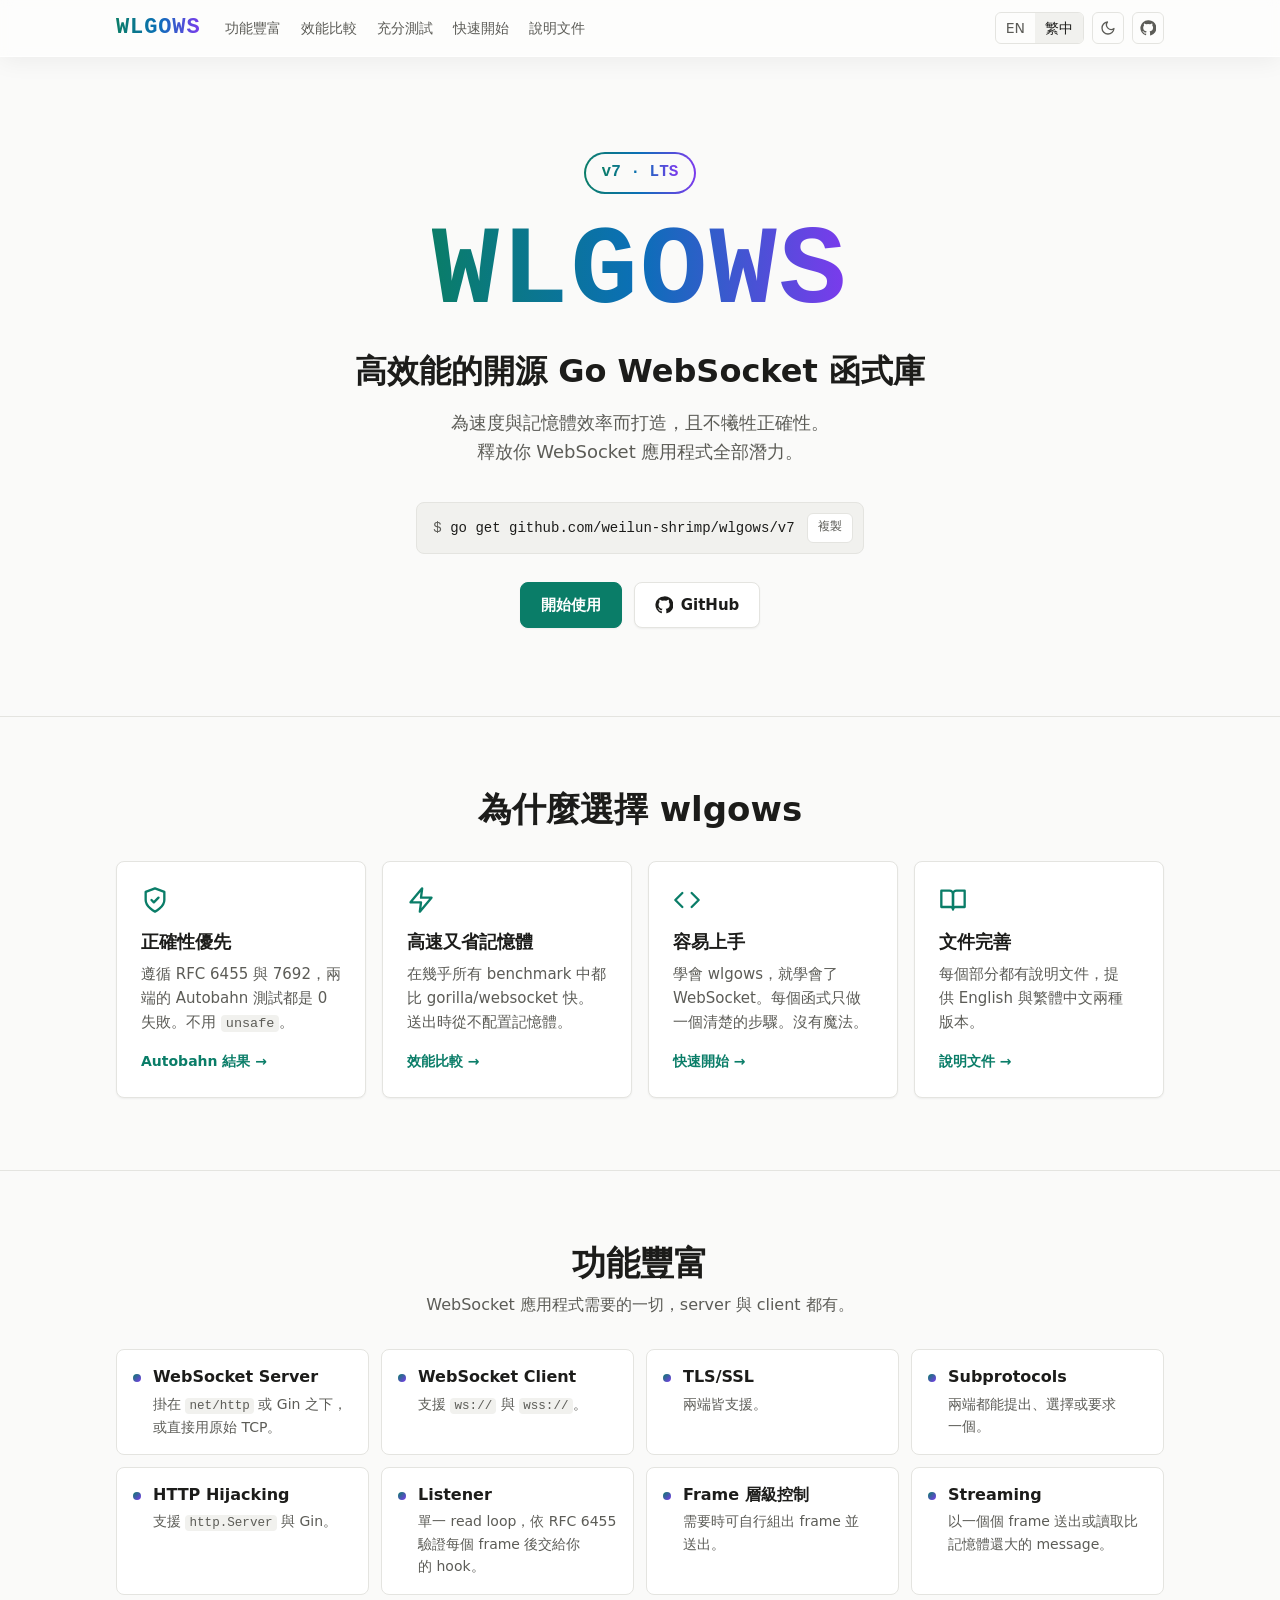
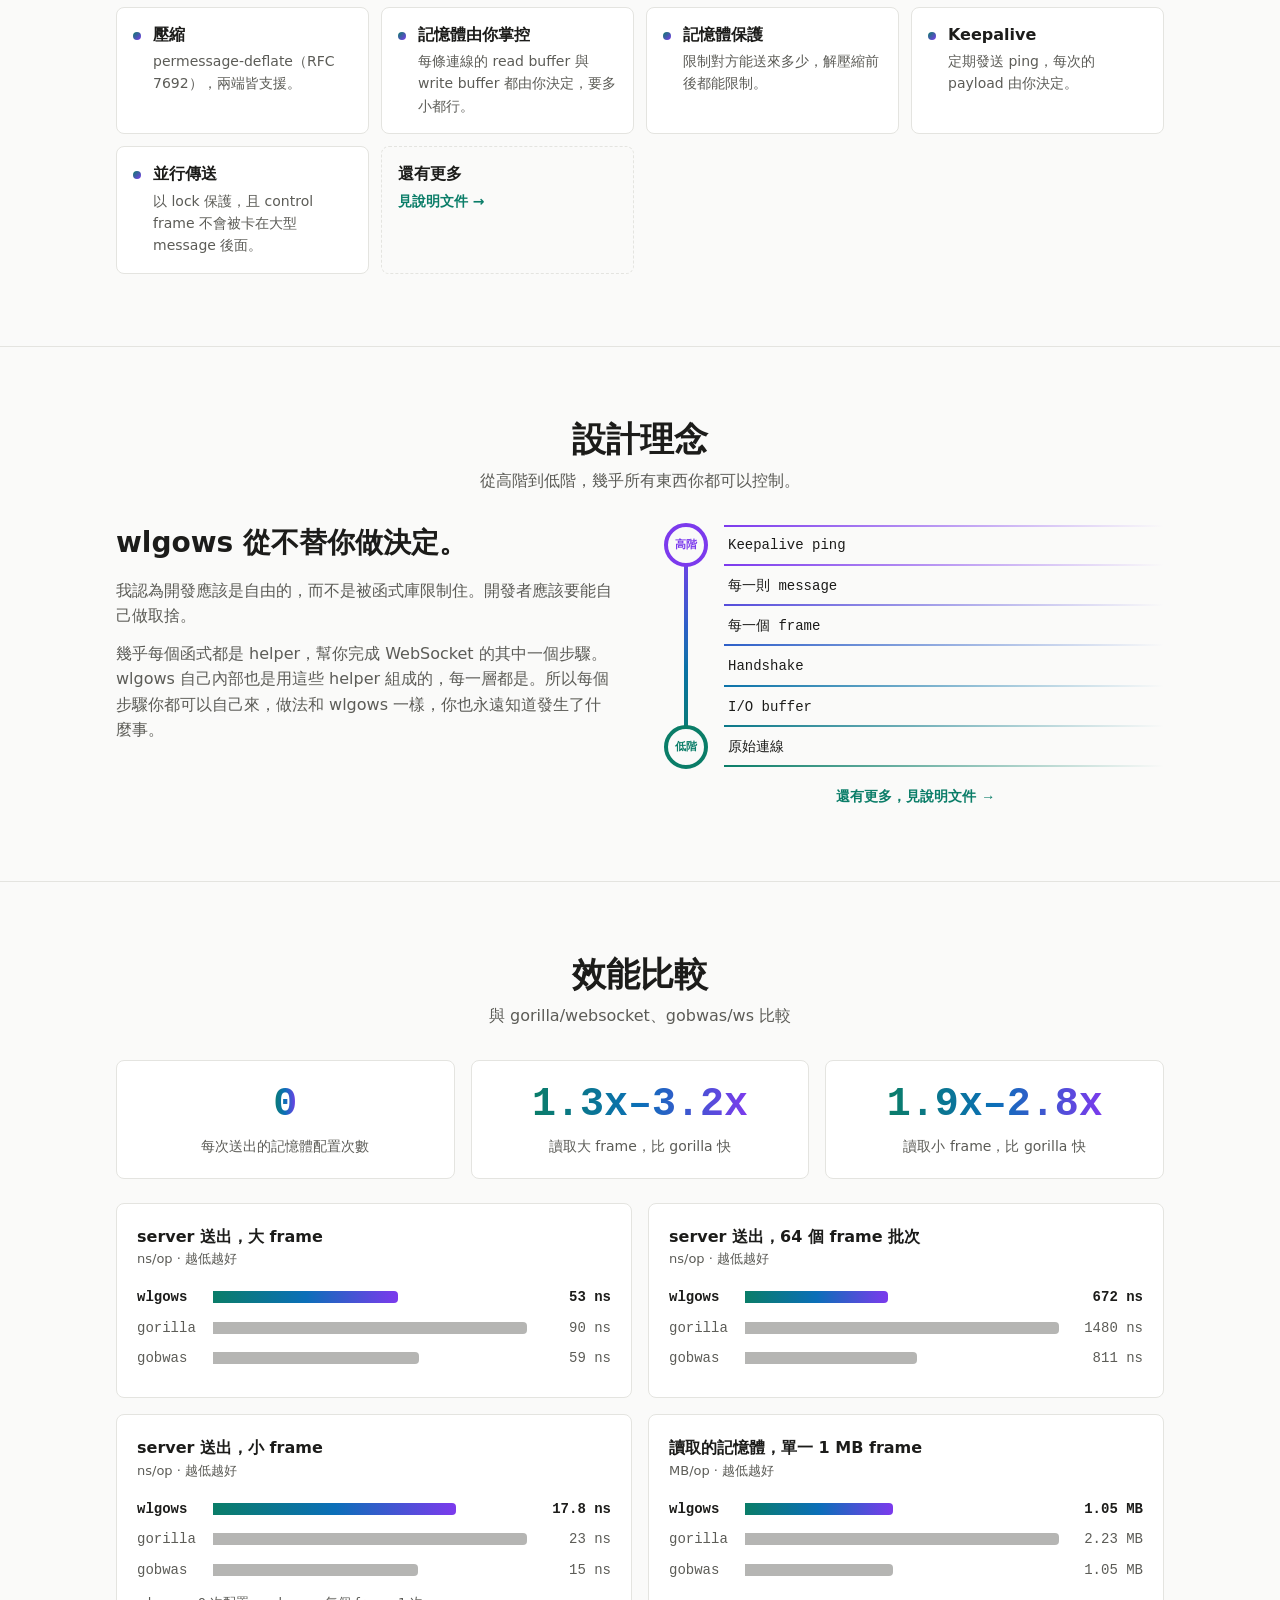
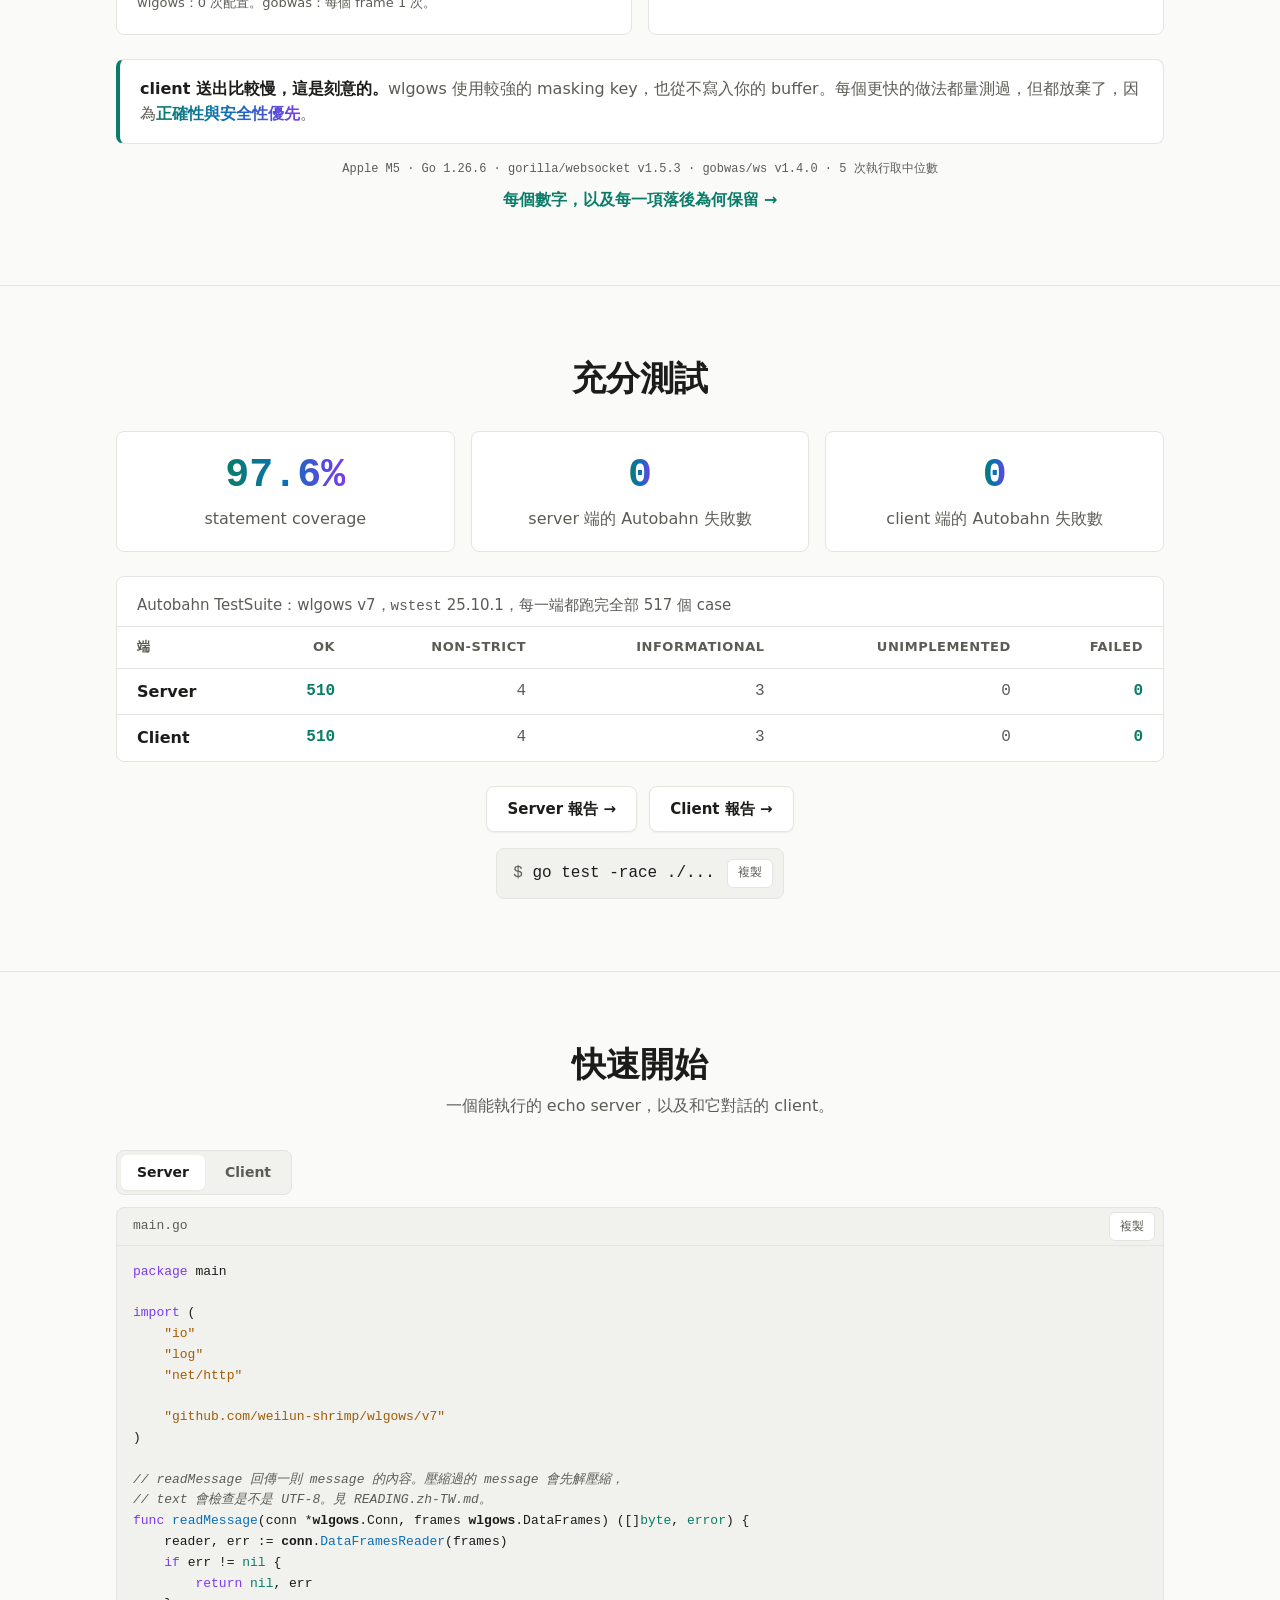
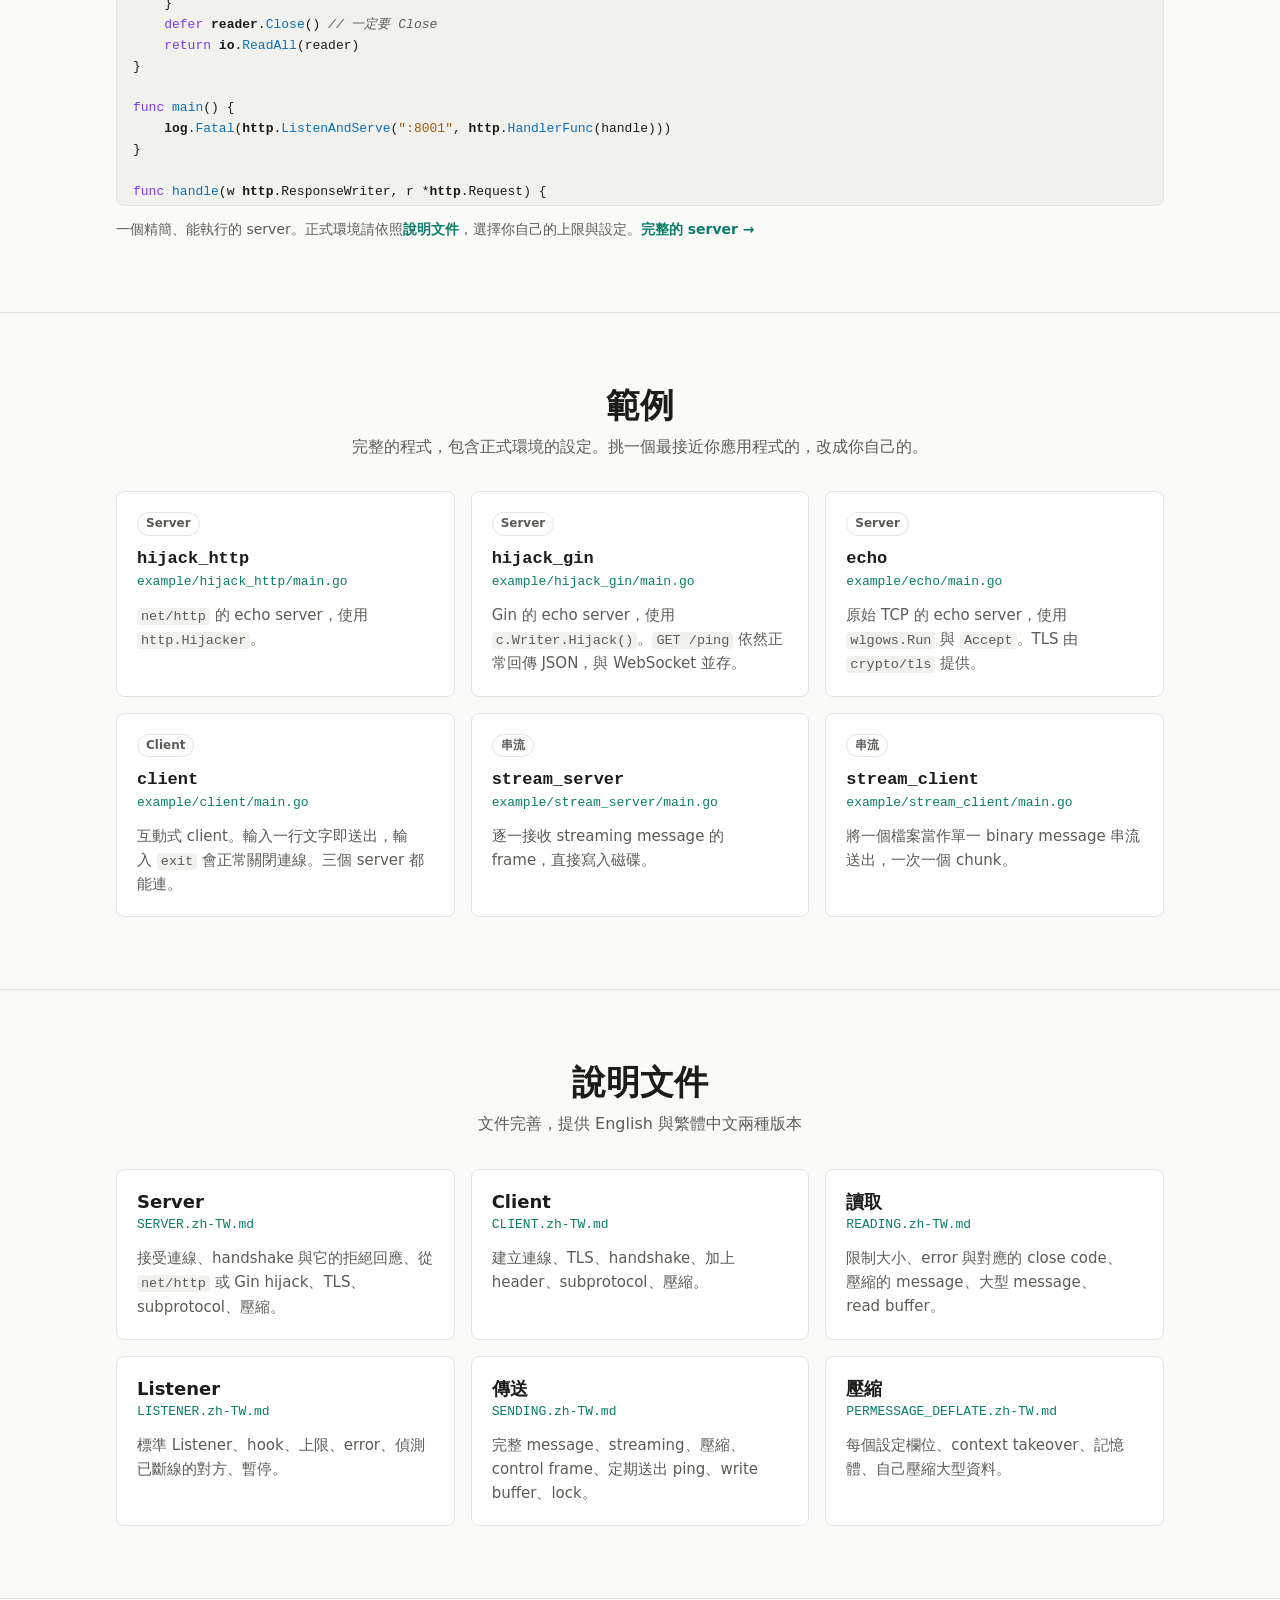
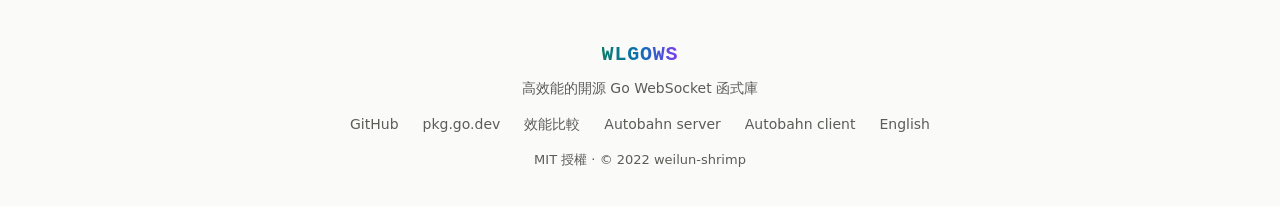
==== .github/pages/zh-TW/index.html @ 57de4cc9 "Add the site, in English and zh-TW Site (.github/pages/): - index.html is rebuilt as the full site: " ====
<!doctype html>
<html lang="zh-TW">
<head>
  <meta charset="utf-8">
  <meta name="viewport" content="width=device-width, initial-scale=1">
  <title>WLGOWS · Go WebSocket 函式庫</title>
  <meta name="description" content="高效能的開源 Go WebSocket 函式庫。為速度與記憶體效率而打造，且不犧牲正確性。容易上手、功能豐富，經過充分測試，文件完善。">
  <link rel="canonical" href="https://weilun-shrimp.github.io/wlgows/zh-TW/">
  <link rel="alternate" hreflang="en" href="https://weilun-shrimp.github.io/wlgows/">
  <link rel="alternate" hreflang="zh-TW" href="https://weilun-shrimp.github.io/wlgows/zh-TW/">
  <link rel="alternate" hreflang="x-default" href="https://weilun-shrimp.github.io/wlgows/">
  <link rel="icon" href="../favicon.svg" type="image/svg+xml">

  <!-- The preview card when the link is shared (Slack, X, Discord ...). -->
  <meta property="og:type" content="website">
  <meta property="og:site_name" content="WLGOWS">
  <meta property="og:title" content="WLGOWS · Go WebSocket 函式庫">
  <meta property="og:description" content="高效能的開源 Go WebSocket 函式庫。為速度與記憶體效率而打造，且不犧牲正確性。容易上手、功能豐富，經過充分測試，文件完善。">
  <meta property="og:url" content="https://weilun-shrimp.github.io/wlgows/zh-TW/">
  <meta property="og:locale" content="zh_TW">
  <meta property="og:locale:alternate" content="en_US">
  <meta name="twitter:card" content="summary">

  <!-- Tells search engines this page is about a Go library. -->
  <script type="application/ld+json">
  {
    "@context": "https://schema.org",
    "@type": "SoftwareSourceCode",
    "name": "WLGOWS",
    "description": "高效能的開源 Go WebSocket 函式庫。為速度與記憶體效率而打造，且不犧牲正確性。容易上手、功能豐富，經過充分測試，文件完善。",
    "url": "https://weilun-shrimp.github.io/wlgows/zh-TW/",
    "codeRepository": "https://github.com/weilun-shrimp/wlgows",
    "programmingLanguage": "Go",
    "runtimePlatform": "Go 1.24 以上",
    "version": "7",
    "license": "https://opensource.org/licenses/MIT",
    "author": {
      "@type": "Person",
      "name": "weilun-shrimp",
      "url": "https://github.com/weilun-shrimp"
    },
    "keywords": "WebSocket 函式庫, Go WebSocket, Golang WebSocket, WebSocket server, WebSocket client, 開源, RFC 6455, RFC 7692, permessage-deflate",
    "sameAs": "https://pkg.go.dev/github.com/weilun-shrimp/wlgows/v7",
    "inLanguage": "zh-TW"
  }
  </script>

  <link rel="stylesheet" href="../style/index.css">
  <script src="../script/theme.js"></script>
  <script type="module" src="../script/index.js"></script>
</head>
<body>
  <header class="site-header glass">
    <div class="container">
      <a class="brand text-gradient" href="./">WLGOWS</a>
      <nav class="nav" id="site-nav">
        <a href="#features">功能豐富</a>
        <a href="#benchmarks">效能比較</a>
        <a href="#well-tested">充分測試</a>
        <a href="#quick-start">快速開始</a>
        <a href="#guides">說明文件</a>
      </nav>
      <div class="header-actions">
        <div class="lang-switch">
          <a href="../" hreflang="en" lang="en">EN</a>
          <a href="./" aria-current="page">繁中</a>
        </div>
        <button class="icon-button theme-toggle" type="button" aria-label="切換深／淺色模式">
          <svg class="icon-moon" viewBox="0 0 24 24" fill="none" stroke="currentColor" stroke-width="2" stroke-linecap="round" stroke-linejoin="round" aria-hidden="true"><path d="M21 12.8A9 9 0 1 1 11.2 3a7 7 0 0 0 9.8 9.8z"/></svg>
          <svg class="icon-sun" viewBox="0 0 24 24" fill="none" stroke="currentColor" stroke-width="2" stroke-linecap="round" stroke-linejoin="round" aria-hidden="true"><circle cx="12" cy="12" r="4"/><path d="M12 2v2M12 20v2M4.9 4.9l1.4 1.4M17.7 17.7l1.4 1.4M2 12h2M20 12h2M4.9 19.1l1.4-1.4M17.7 6.3l1.4-1.4"/></svg>
        </button>
        <a class="icon-button" href="https://github.com/weilun-shrimp/wlgows" aria-label="GitHub">
          <svg viewBox="0 0 24 24" fill="currentColor" aria-hidden="true"><path d="M12 .5a11.5 11.5 0 0 0-3.6 22.4c.6.1.8-.3.8-.6v-2c-3.2.7-3.9-1.5-3.9-1.5-.5-1.3-1.3-1.7-1.3-1.7-1-.7.1-.7.1-.7 1.2.1 1.8 1.2 1.8 1.2 1 1.8 2.8 1.3 3.4 1 .1-.8.4-1.3.8-1.6-2.6-.3-5.3-1.3-5.3-5.7 0-1.3.5-2.3 1.2-3.1-.1-.3-.5-1.5.1-3.1 0 0 1-.3 3.2 1.2a11 11 0 0 1 5.8 0c2.2-1.5 3.2-1.2 3.2-1.2.6 1.6.2 2.8.1 3.1.8.8 1.2 1.9 1.2 3.1 0 4.4-2.7 5.4-5.3 5.7.4.4.8 1.1.8 2.2v3.3c0 .3.2.7.8.6A11.5 11.5 0 0 0 12 .5z"/></svg>
        </a>
        <button class="icon-button menu-toggle" type="button" aria-label="選單" aria-controls="site-nav" aria-expanded="false">
          <svg class="icon-menu" viewBox="0 0 24 24" fill="none" stroke="currentColor" stroke-width="2" stroke-linecap="round" aria-hidden="true"><path d="M4 7h16M4 12h16M4 17h16"/></svg>
          <svg class="icon-close" viewBox="0 0 24 24" fill="none" stroke="currentColor" stroke-width="2" stroke-linecap="round" aria-hidden="true"><path d="M6 6l12 12M18 6 6 18"/></svg>
        </button>
      </div>
    </div>
  </header>

  <main>
    <section class="hero">
      <div class="container">
        <a class="badge" href="https://github.com/weilun-shrimp/wlgows/blob/master/README.zh-TW.md#緣起與為什麼是-v7"><span class="text-gradient">v7 · LTS</span></a>
        <h1>
          <span class="wordmark text-gradient">WLGOWS</span>
          <span class="headline">高效能的開源 Go WebSocket 函式庫</span>
        </h1>
        <p class="subline">為速度與記憶體效率而打造，且不犧牲正確性。釋放你 WebSocket 應用程式全部潛力。</p>

        <div class="install">
          <code id="install-command">go get github.com/weilun-shrimp/wlgows/v7</code>
          <button class="copy-button" type="button" data-copy="install-command" data-copied-label="已複製">複製</button>
        </div>

        <div class="hero-actions">
          <a class="button button-primary" href="#quick-start">開始使用</a>
          <a class="button" href="https://github.com/weilun-shrimp/wlgows">
            <svg viewBox="0 0 24 24" fill="currentColor" aria-hidden="true"><path d="M12 .5a11.5 11.5 0 0 0-3.6 22.4c.6.1.8-.3.8-.6v-2c-3.2.7-3.9-1.5-3.9-1.5-.5-1.3-1.3-1.7-1.3-1.7-1-.7.1-.7.1-.7 1.2.1 1.8 1.2 1.8 1.2 1 1.8 2.8 1.3 3.4 1 .1-.8.4-1.3.8-1.6-2.6-.3-5.3-1.3-5.3-5.7 0-1.3.5-2.3 1.2-3.1-.1-.3-.5-1.5.1-3.1 0 0 1-.3 3.2 1.2a11 11 0 0 1 5.8 0c2.2-1.5 3.2-1.2 3.2-1.2.6 1.6.2 2.8.1 3.1.8.8 1.2 1.9 1.2 3.1 0 4.4-2.7 5.4-5.3 5.7.4.4.8 1.1.8 2.2v3.3c0 .3.2.7.8.6A11.5 11.5 0 0 0 12 .5z"/></svg>
            GitHub
          </a>
        </div>
      </div>
    </section>

    <section class="section" id="why">
      <div class="container">
        <h2 class="section-title">為什麼選擇 wlgows</h2>
        <div class="card-grid">
          <article class="card">
            <svg class="card-icon" viewBox="0 0 24 24" fill="none" stroke="currentColor" stroke-width="2" stroke-linecap="round" stroke-linejoin="round" aria-hidden="true"><path d="M12 22s8-4 8-10V5l-8-3-8 3v7c0 6 8 10 8 10z"/><path d="m9 12 2 2 4-4"/></svg>
            <h3>正確性優先</h3>
            <p>遵循 RFC 6455 與 7692，兩端的 Autobahn 測試都是 0 失敗。不用 <code>unsafe</code>。</p>
            <a class="card-link" href="https://github.com/weilun-shrimp/wlgows/blob/master/example/AUTOBAHN.zh-TW.md#我們的結果">Autobahn 結果 →</a>
          </article>
          <article class="card">
            <svg class="card-icon" viewBox="0 0 24 24" fill="none" stroke="currentColor" stroke-width="2" stroke-linecap="round" stroke-linejoin="round" aria-hidden="true"><path d="M13 2 3 14h9l-1 8 10-12h-9l1-8z"/></svg>
            <h3>高速又省記憶體</h3>
            <p>在幾乎所有 benchmark 中都比 gorilla/websocket 快。送出時從不配置記憶體。</p>
            <a class="card-link" href="https://github.com/weilun-shrimp/wlgows/blob/master/BENCHMARK_COMPARISON.zh-TW.md">效能比較 →</a>
          </article>
          <article class="card">
            <svg class="card-icon" viewBox="0 0 24 24" fill="none" stroke="currentColor" stroke-width="2" stroke-linecap="round" stroke-linejoin="round" aria-hidden="true"><path d="m8 6-6 6 6 6"/><path d="m16 6 6 6-6 6"/></svg>
            <h3>容易上手</h3>
            <p>學會 wlgows，就學會了 WebSocket。每個函式只做一個清楚的步驟。沒有魔法。</p>
            <a class="card-link" href="#quick-start">快速開始 →</a>
          </article>
          <article class="card">
            <svg class="card-icon" viewBox="0 0 24 24" fill="none" stroke="currentColor" stroke-width="2" stroke-linecap="round" stroke-linejoin="round" aria-hidden="true"><path d="M2 4h7a3 3 0 0 1 3 3v13a2 2 0 0 0-2-2H2z"/><path d="M22 4h-7a3 3 0 0 0-3 3v13a2 2 0 0 1 2-2h8z"/></svg>
            <h3>文件完善</h3>
            <p>每個部分都有說明文件，提供 English 與<span class="nowrap">繁體中文</span>兩種版本。</p>
            <a class="card-link" href="#guides">說明文件 →</a>
          </article>
        </div>
      </div>
    </section>
    <section class="section" id="features">
      <div class="container">
        <h2 class="section-title">功能豐富</h2>
        <p class="section-subtitle">WebSocket 應用程式需要的一切，server 與 client 都有。</p>
        <ul class="feature-grid">
          <li class="feature">
            <h3>WebSocket Server</h3>
            <p>掛在 <code>net/http</code> 或 Gin 之下，或直接用原始 TCP。</p>
          </li>
          <li class="feature">
            <h3>WebSocket Client</h3>
            <p>支援 <code>ws://</code> 與 <code>wss://</code>。</p>
          </li>
          <li class="feature">
            <h3>TLS/SSL</h3>
            <p>兩端皆支援。</p>
          </li>
          <li class="feature">
            <h3>Subprotocols</h3>
            <p>兩端都能提出、選擇或要求一個。</p>
          </li>
          <li class="feature">
            <h3>HTTP Hijacking</h3>
            <p>支援 <code>http.Server</code> 與 Gin。</p>
          </li>
          <li class="feature">
            <h3>Listener</h3>
            <p>單一 read loop，依 RFC 6455 驗證每個 frame 後交給你的 hook。</p>
          </li>
          <li class="feature">
            <h3>Frame 層級控制</h3>
            <p>需要時可自行組出 frame 並送出。</p>
          </li>
          <li class="feature">
            <h3>Streaming</h3>
            <p>以一個個 frame 送出或讀取比記憶體還大的 message。</p>
          </li>
          <li class="feature">
            <h3>壓縮</h3>
            <p>permessage-deflate（RFC 7692），兩端皆支援。</p>
          </li>
          <li class="feature">
            <h3>記憶體由你掌控</h3>
            <p>每條連線的 read buffer 與 write buffer 都由你決定，要多小都行。</p>
          </li>
          <li class="feature">
            <h3>記憶體保護</h3>
            <p>限制對方能送來多少，解壓縮前後都能限制。</p>
          </li>
          <li class="feature">
            <h3>Keepalive</h3>
            <p>定期發送 ping，每次的 payload 由你決定。</p>
          </li>
          <li class="feature">
            <h3>並行傳送</h3>
            <p>以 lock 保護，且 control frame 不會被卡在大型 message 後面。</p>
          </li>
          <li class="feature feature-more">
            <a href="#guides">
              <span class="feature-more-title">還有更多</span>
              <p>見說明文件 →</p>
            </a>
          </li>
        </ul>
      </div>
    </section>
    <section class="section" id="design-concept">
      <div class="container">
        <h2 class="section-title">設計理念</h2>
        <p class="section-subtitle">從高階到低階，幾乎所有東西你都可以控制。</p>
        <div class="concept">
          <div class="concept-text">
            <p class="concept-lead">wlgows 從不替你做決定。</p>
            <p>我認為開發應該是自由的，而不是被函式庫限制住。開發者應該要能自己做取捨。</p>
            <p>幾乎每個函式都是 helper，幫你完成 WebSocket 的其中一個步驟。wlgows 自己內部也是用這些 helper 組成的，每一層都是。所以每個步驟你都可以自己來，做法和 wlgows 一樣，你也永遠知道發生了什麼事。</p>
          </div>
          <div class="concept-stack">
            <ol class="layer-stack">
              <li class="layer" data-level="高階">Keepalive ping</li>
              <li class="layer">每一則 message</li>
              <li class="layer">每一個 frame</li>
              <li class="layer">Handshake</li>
              <li class="layer">I/O buffer</li>
              <li class="layer" data-level="低階">原始連線</li>
            </ol>
            <p class="layer-stack-more"><a href="#guides">還有更多，見說明文件 →</a></p>
          </div>
        </div>
      </div>
    </section>
    <section class="section" id="benchmarks">
      <div class="container">
        <h2 class="section-title">效能比較</h2>
        <p class="section-subtitle">與 gorilla/websocket、gobwas/ws 比較</p>
        <div class="stat-row">
          <div class="stat">
            <span class="stat-value text-gradient">0</span>
            <span class="stat-label">每次送出的記憶體配置次數</span>
          </div>
          <div class="stat">
            <span class="stat-value text-gradient">1.3x–3.2x</span>
            <span class="stat-label">讀取大 frame，比 gorilla 快</span>
          </div>
          <div class="stat">
            <span class="stat-value text-gradient">1.9x–2.8x</span>
            <span class="stat-label">讀取小 frame，比 gorilla 快</span>
          </div>
        </div>
        <div class="chart-grid">
          <figure class="bar-chart">
            <figcaption>
              <span class="bar-chart-title">server 送出，大 frame</span>
              <span class="bar-chart-unit">ns/op · 越低越好</span>
            </figcaption>
            <div class="bar-rows">
              <div class="bar-row bar-row-ours">
                <span class="bar-name">wlgows</span>
                <span class="bar-track"><span class="bar" style="--value: 58.9%"></span></span>
                <span class="bar-value">53 ns</span>
              </div>
              <div class="bar-row">
                <span class="bar-name">gorilla</span>
                <span class="bar-track"><span class="bar" style="--value: 100.0%"></span></span>
                <span class="bar-value">90 ns</span>
              </div>
              <div class="bar-row">
                <span class="bar-name">gobwas</span>
                <span class="bar-track"><span class="bar" style="--value: 65.6%"></span></span>
                <span class="bar-value">59 ns</span>
              </div>
            </div>
          </figure>
          <figure class="bar-chart">
            <figcaption>
              <span class="bar-chart-title">server 送出，64 個 frame 批次</span>
              <span class="bar-chart-unit">ns/op · 越低越好</span>
            </figcaption>
            <div class="bar-rows">
              <div class="bar-row bar-row-ours">
                <span class="bar-name">wlgows</span>
                <span class="bar-track"><span class="bar" style="--value: 45.4%"></span></span>
                <span class="bar-value">672 ns</span>
              </div>
              <div class="bar-row">
                <span class="bar-name">gorilla</span>
                <span class="bar-track"><span class="bar" style="--value: 100.0%"></span></span>
                <span class="bar-value">1480 ns</span>
              </div>
              <div class="bar-row">
                <span class="bar-name">gobwas</span>
                <span class="bar-track"><span class="bar" style="--value: 54.8%"></span></span>
                <span class="bar-value">811 ns</span>
              </div>
            </div>
          </figure>
          <figure class="bar-chart">
            <figcaption>
              <span class="bar-chart-title">server 送出，小 frame</span>
              <span class="bar-chart-unit">ns/op · 越低越好</span>
            </figcaption>
            <div class="bar-rows">
              <div class="bar-row bar-row-ours">
                <span class="bar-name">wlgows</span>
                <span class="bar-track"><span class="bar" style="--value: 77.4%"></span></span>
                <span class="bar-value">17.8 ns</span>
              </div>
              <div class="bar-row">
                <span class="bar-name">gorilla</span>
                <span class="bar-track"><span class="bar" style="--value: 100.0%"></span></span>
                <span class="bar-value">23 ns</span>
              </div>
              <div class="bar-row">
                <span class="bar-name">gobwas</span>
                <span class="bar-track"><span class="bar" style="--value: 65.2%"></span></span>
                <span class="bar-value">15 ns</span>
              </div>
            </div>
            <p class="bar-chart-note">wlgows：0 次配置。gobwas：每個 frame 1 次。</p>
          </figure>
          <figure class="bar-chart">
            <figcaption>
              <span class="bar-chart-title">讀取的記憶體，單一 1 MB frame</span>
              <span class="bar-chart-unit">MB/op · 越低越好</span>
            </figcaption>
            <div class="bar-rows">
              <div class="bar-row bar-row-ours">
                <span class="bar-name">wlgows</span>
                <span class="bar-track"><span class="bar" style="--value: 47.1%"></span></span>
                <span class="bar-value">1.05 MB</span>
              </div>
              <div class="bar-row">
                <span class="bar-name">gorilla</span>
                <span class="bar-track"><span class="bar" style="--value: 100.0%"></span></span>
                <span class="bar-value">2.23 MB</span>
              </div>
              <div class="bar-row">
                <span class="bar-name">gobwas</span>
                <span class="bar-track"><span class="bar" style="--value: 47.1%"></span></span>
                <span class="bar-value">1.05 MB</span>
              </div>
            </div>
          </figure>
        </div>
        <div class="callout">
          <p><strong>client 送出比較慢，這是刻意的。</strong>wlgows 使用較強的 masking key，也從不寫入你的 buffer。每個更快的做法都量測過，但都放棄了，因為<span class="callout-highlight text-gradient">正確性與安全性優先</span>。</p>
        </div>
        <p class="benchmark-env">Apple M5 · Go 1.26.6 · gorilla/websocket v1.5.3 · gobwas/ws v1.4.0 · 5 次執行取中位數</p>
        <p class="benchmark-more"><a href="https://github.com/weilun-shrimp/wlgows/blob/master/BENCHMARK_COMPARISON.zh-TW.md">每個數字，以及每一項落後為何保留 →</a></p>
      </div>
    </section>
    <section class="section" id="well-tested">
      <div class="container">
        <h2 class="section-title">充分測試</h2>
        <div class="stat-row">
          <div class="stat">
            <span class="stat-value text-gradient">97.6%</span>
            <span class="stat-label">statement coverage</span>
          </div>
          <div class="stat">
            <span class="stat-value text-gradient">0</span>
            <span class="stat-label">server 端的 Autobahn 失敗數</span>
          </div>
          <div class="stat">
            <span class="stat-value text-gradient">0</span>
            <span class="stat-label">client 端的 Autobahn 失敗數</span>
          </div>
        </div>
        <div class="table-card">
          <table class="data-table">
            <caption>Autobahn TestSuite：wlgows v7，<code>wstest</code> 25.10.1，每一端都跑完全部 517 個 case</caption>
            <thead>
              <tr>
                <th scope="col">端</th>
                <th scope="col">OK</th>
                <th scope="col">Non-Strict</th>
                <th scope="col">Informational</th>
                <th scope="col">Unimplemented</th>
                <th scope="col">Failed</th>
              </tr>
            </thead>
            <tbody>
              <tr>
                <th scope="row">Server</th>
                <td class="data-good">510</td>
                <td>4</td>
                <td>3</td>
                <td>0</td>
                <td class="data-good">0</td>
              </tr>
              <tr>
                <th scope="row">Client</th>
                <td class="data-good">510</td>
                <td>4</td>
                <td>3</td>
                <td>0</td>
                <td class="data-good">0</td>
              </tr>
            </tbody>
          </table>
        </div>
        <div class="tested-actions">
          <a class="button" href="../autobahn_server/index.html">Server 報告 →</a>
          <a class="button" href="../autobahn_client/index.html">Client 報告 →</a>
        </div>
        <div class="tested-command">
          <div class="install">
            <code id="test-command">go test -race ./...</code>
            <button class="copy-button" type="button" data-copy="test-command" data-copied-label="已複製">複製</button>
          </div>
        </div>
      </div>
    </section>
    <section class="section" id="quick-start">
      <div class="container">
        <h2 class="section-title">快速開始</h2>
        <p class="section-subtitle">一個能執行的 echo server，以及和它對話的 client。</p>
        <div class="code-tabs" data-tabs>
          <div class="code-tabs-bar">
            <div class="code-tabs-list" role="tablist" aria-label="快速開始程式碼">
              <button class="code-tab" type="button" role="tab" id="tab-server" aria-controls="panel-server" aria-selected="true">Server</button>
              <button class="code-tab" type="button" role="tab" id="tab-client" aria-controls="panel-client" aria-selected="false">Client</button>
            </div>
          </div>
          <div class="code-panel" role="tabpanel" id="panel-server" aria-labelledby="tab-server">
            <div class="code-block">
              <span class="code-block-name">main.go</span>
              <button class="copy-button" type="button" data-copy="code-server" data-copied-label="已複製">複製</button>
              <pre><code id="code-server">package main

import (
	"io"
	"log"
	"net/http"

	"github.com/weilun-shrimp/wlgows/v7"
)

// readMessage 回傳一則 message 的內容。壓縮過的 message 會先解壓縮，
// text 會檢查是不是 UTF-8。見 READING.zh-TW.md。
func readMessage(conn *wlgows.Conn, frames wlgows.DataFrames) ([]byte, error) {
	reader, err := conn.DataFramesReader(frames)
	if err != nil {
		return nil, err
	}
	defer reader.Close() // 一定要 Close
	return io.ReadAll(reader)
}

func main() {
	log.Fatal(http.ListenAndServe(":8001", http.HandlerFunc(handle)))
}

func handle(w http.ResponseWriter, r *http.Request) {
	hijacker, ok := w.(http.Hijacker)
	if !ok {
		http.Error(w, "could not hijack connection", http.StatusInternalServerError)
		return
	}
	netConn, bufRW, err := hijacker.Hijack()
	if err != nil {
		http.Error(w, "could not hijack connection", http.StatusInternalServerError)
		return
	}
	defer netConn.Close()

	// 要傳 bufRW.Reader：net/http 可能已經把第一個 frame 的開頭讀進去了。
	conn, _, err := wlgows.ServerHandShake(netConn, bufRW.Reader, bufRW.Writer, r, wlgows.ServerHandShakeConfig{})
	if err != nil {
		return
	}

	// ping、pong、close 與保留 opcode 都已處理好。
	listener := conn.NewStandardListener()

	// SetConfig 會整份替換設定，所以請從標準 hook 設好的那份開始修改。
	config := listener.GetConfig()
	config.Text = func(frames wlgows.DataFrames) {
		message, err := readMessage(conn, frames)
		if err != nil {
			listener.PauseListen(err) // Listen 會回傳 err
			return
		}
		conn.SendText(message, wlgows.SendDataConfig{}) // echo
	}
	listener.SetConfig(config)

	log.Println("closing:", listener.Listen())
}</code></pre>
            </div>
            <p class="code-note">一個精簡、能執行的 server。正式環境請依照<a href="#guides">說明文件</a>，選擇你自己的上限與設定。<a href="https://github.com/weilun-shrimp/wlgows/blob/master/README.zh-TW.md#快速開始">完整的 server →</a></p>
          </div>
          <div class="code-panel" role="tabpanel" id="panel-client" aria-labelledby="tab-client">
            <div class="code-block">
              <span class="code-block-name">main.go</span>
              <button class="copy-button" type="button" data-copy="code-client" data-copied-label="已複製">複製</button>
              <pre><code id="code-client">package main

import (
	"bufio"
	"io"
	"log"

	"github.com/weilun-shrimp/wlgows/v7"
)

// readMessage 回傳一則 message 的內容。壓縮過的 message 會先解壓縮，
// text 會檢查是不是 UTF-8。見 READING.zh-TW.md。
func readMessage(conn *wlgows.Conn, frames wlgows.DataFrames) ([]byte, error) {
	reader, err := conn.DataFramesReader(frames)
	if err != nil {
		return nil, err
	}
	defer reader.Close() // 一定要 Close
	return io.ReadAll(reader)
}

func main() {
	// Dial 只負責建立連線並組好 request。handshake 由你自己執行，所以送出前
	// 還可以替 `request` 加上 header。
	netConn, request, err := wlgows.Dial("ws://localhost:8001", nil)
	if err != nil {
		panic(err)
	}
	defer netConn.Close()

	// reader 與 writer 每條連線各佔 4096 byte；想縮小請見 READING.zh-TW.md 與 SENDING.zh-TW.md。
	conn, _, err := wlgows.ClientHandShake(netConn, bufio.NewReader(netConn), bufio.NewWriter(netConn), request, wlgows.ClientHandShakeConfig{})
	if err != nil {
		panic(err)
	}

	listener := conn.NewStandardListener()

	config := listener.GetConfig() // 標準 hook 設好的那份
	config.Text = func(frames wlgows.DataFrames) {
		message, err := readMessage(conn, frames)
		if err != nil {
			listener.PauseListen(err) // Listen 會回傳 err
			return
		}
		log.Printf("received: %s", message)
	}
	listener.SetConfig(config)

	conn.SendText([]byte("Hello, WebSocket!"), wlgows.SendDataConfig{})

	log.Println("closing:", listener.Listen())
}</code></pre>
            </div>
            <p class="code-note">一個精簡、能執行的 client。正式環境請依照<a href="#guides">說明文件</a>，選擇你自己的上限與設定。<a href="https://github.com/weilun-shrimp/wlgows/blob/master/README.zh-TW.md#快速開始">完整的 client →</a></p>
          </div>
        </div>
      </div>
    </section>
    <section class="section" id="examples">
      <div class="container">
        <h2 class="section-title">範例</h2>
        <p class="section-subtitle">完整的程式，包含正式環境的設定。挑一個最接近你應用程式的，改成你自己的。</p>
        <div class="example-grid">
          <a class="example" href="https://github.com/weilun-shrimp/wlgows/blob/master/example/hijack_http/main.go">
            <span class="example-kind">Server</span>
            <h3 class="example-name">hijack_http</h3>
            <span class="example-file">example/hijack_http/main.go</span>
            <p><code>net/http</code> 的 echo server，使用 <code>http.Hijacker</code>。</p>
          </a>
          <a class="example" href="https://github.com/weilun-shrimp/wlgows/blob/master/example/hijack_gin/main.go">
            <span class="example-kind">Server</span>
            <h3 class="example-name">hijack_gin</h3>
            <span class="example-file">example/hijack_gin/main.go</span>
            <p>Gin 的 echo server，使用 <code>c.Writer.Hijack()</code>。<code>GET /ping</code> 依然正常回傳 JSON，與 WebSocket 並存。</p>
          </a>
          <a class="example" href="https://github.com/weilun-shrimp/wlgows/blob/master/example/echo/main.go">
            <span class="example-kind">Server</span>
            <h3 class="example-name">echo</h3>
            <span class="example-file">example/echo/main.go</span>
            <p>原始 TCP 的 echo server，使用 <code>wlgows.Run</code> 與 <code>Accept</code>。TLS 由 <code>crypto/tls</code> 提供。</p>
          </a>
          <a class="example" href="https://github.com/weilun-shrimp/wlgows/blob/master/example/client/main.go">
            <span class="example-kind">Client</span>
            <h3 class="example-name">client</h3>
            <span class="example-file">example/client/main.go</span>
            <p>互動式 client。輸入一行文字即送出，輸入 <code>exit</code> 會正常關閉連線。三個 server 都能連。</p>
          </a>
          <a class="example" href="https://github.com/weilun-shrimp/wlgows/blob/master/example/stream_server/main.go">
            <span class="example-kind">串流</span>
            <h3 class="example-name">stream_server</h3>
            <span class="example-file">example/stream_server/main.go</span>
            <p>逐一接收 streaming message 的 frame，直接寫入磁碟。</p>
          </a>
          <a class="example" href="https://github.com/weilun-shrimp/wlgows/blob/master/example/stream_client/main.go">
            <span class="example-kind">串流</span>
            <h3 class="example-name">stream_client</h3>
            <span class="example-file">example/stream_client/main.go</span>
            <p>將一個檔案當作單一 binary message 串流送出，一次一個 chunk。</p>
          </a>
        </div>
      </div>
    </section>
    <section class="section" id="guides">
      <div class="container">
        <h2 class="section-title">
          說明文件
          <span class="section-title-sub">文件完善，提供 English 與<span class="nowrap">繁體中文</span>兩種版本</span>
        </h2>
        <div class="guide-grid">
          <a class="guide" href="https://github.com/weilun-shrimp/wlgows/blob/master/SERVER.zh-TW.md">
            <h3 class="guide-title">Server</h3>
            <span class="guide-file">SERVER.zh-TW.md</span>
            <p>接受連線、handshake 與它的拒絕回應、從 <code>net/http</code> 或 Gin hijack、TLS、subprotocol、壓縮。</p>
          </a>
          <a class="guide" href="https://github.com/weilun-shrimp/wlgows/blob/master/CLIENT.zh-TW.md">
            <h3 class="guide-title">Client</h3>
            <span class="guide-file">CLIENT.zh-TW.md</span>
            <p>建立連線、TLS、handshake、加上 header、subprotocol、壓縮。</p>
          </a>
          <a class="guide" href="https://github.com/weilun-shrimp/wlgows/blob/master/READING.zh-TW.md">
            <h3 class="guide-title">讀取</h3>
            <span class="guide-file">READING.zh-TW.md</span>
            <p>限制大小、error 與對應的 close code、壓縮的 message、大型 message、read buffer。</p>
          </a>
          <a class="guide" href="https://github.com/weilun-shrimp/wlgows/blob/master/LISTENER.zh-TW.md">
            <h3 class="guide-title">Listener</h3>
            <span class="guide-file">LISTENER.zh-TW.md</span>
            <p>標準 Listener、hook、上限、error、偵測已斷線的對方、暫停。</p>
          </a>
          <a class="guide" href="https://github.com/weilun-shrimp/wlgows/blob/master/SENDING.zh-TW.md">
            <h3 class="guide-title">傳送</h3>
            <span class="guide-file">SENDING.zh-TW.md</span>
            <p>完整 message、streaming、壓縮、control frame、定期送出 ping、write buffer、lock。</p>
          </a>
          <a class="guide" href="https://github.com/weilun-shrimp/wlgows/blob/master/PERMESSAGE_DEFLATE.zh-TW.md">
            <h3 class="guide-title">壓縮</h3>
            <span class="guide-file">PERMESSAGE_DEFLATE.zh-TW.md</span>
            <p>每個設定欄位、context takeover、記憶體、自己壓縮大型資料。</p>
          </a>
        </div>
      </div>
    </section>
  </main>
  <footer class="site-footer">
    <div class="container site-footer-inner">
      <a class="site-footer-brand text-gradient" href="./">WLGOWS</a>
      <p class="site-footer-tagline">高效能的開源 Go WebSocket 函式庫</p>
      <nav class="site-footer-links" aria-label="頁尾">
        <a href="https://github.com/weilun-shrimp/wlgows">GitHub</a>
        <a href="https://pkg.go.dev/github.com/weilun-shrimp/wlgows/v7">pkg.go.dev</a>
        <a href="https://github.com/weilun-shrimp/wlgows/blob/master/BENCHMARK_COMPARISON.zh-TW.md">效能比較</a>
        <a href="../autobahn_server/index.html">Autobahn server</a>
        <a href="../autobahn_client/index.html">Autobahn client</a>
        <a href="../" hreflang="en" lang="en">English</a>
      </nav>
      <p class="site-footer-license"><a href="https://github.com/weilun-shrimp/wlgows/blob/master/LICENSE.txt">MIT 授權</a> · © 2022 weilun-shrimp</p>
    </div>
  </footer>
</body>
</html>
---- .github/pages/style/index.css ----
/* Shared by index.html (en) and zh-TW/index.html. Loads every style file.
   base.css comes first, for its colors. The page parts come last, so their
   rules win over the components'. */

@import url("base.css");

/* Components */
@import url("glass.css");
@import url("text-gradient.css");
@import url("badge.css");
@import url("button.css");
@import url("icon-button.css");
@import url("theme-toggle.css");
@import url("lang-switch.css");
@import url("card.css");
@import url("feature.css");
@import url("example.css");
@import url("guide.css");
@import url("layer-stack.css");
@import url("stat.css");
@import url("bar-chart.css");
@import url("callout.css");
@import url("data-table.css");
@import url("code-block.css");
@import url("code-highlight.css");
@import url("code-tabs.css");
@import url("install.css");
@import url("reveal.css");

/* Page parts */
@import url("header.css");
@import url("hero.css");
@import url("concept.css");
@import url("benchmarks.css");
@import url("tested.css");
@import url("section.css");
@import url("footer.css");
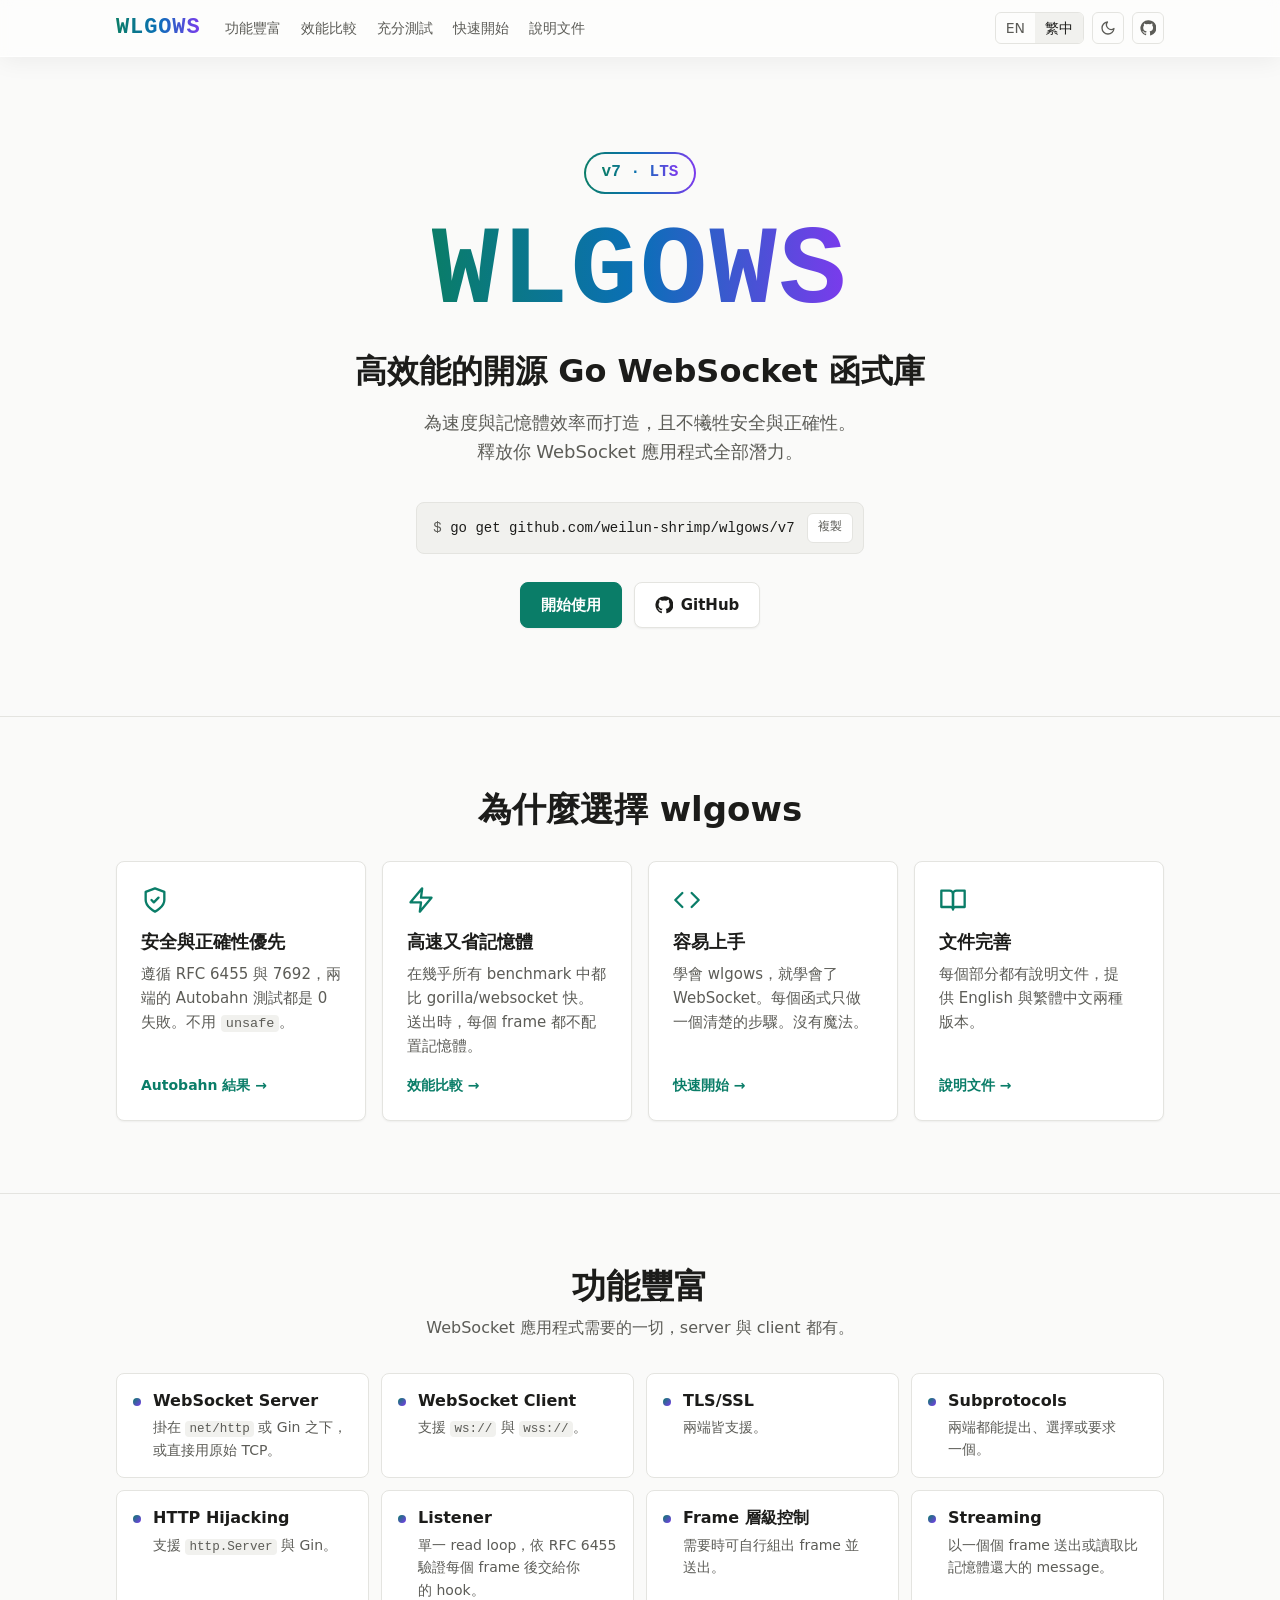
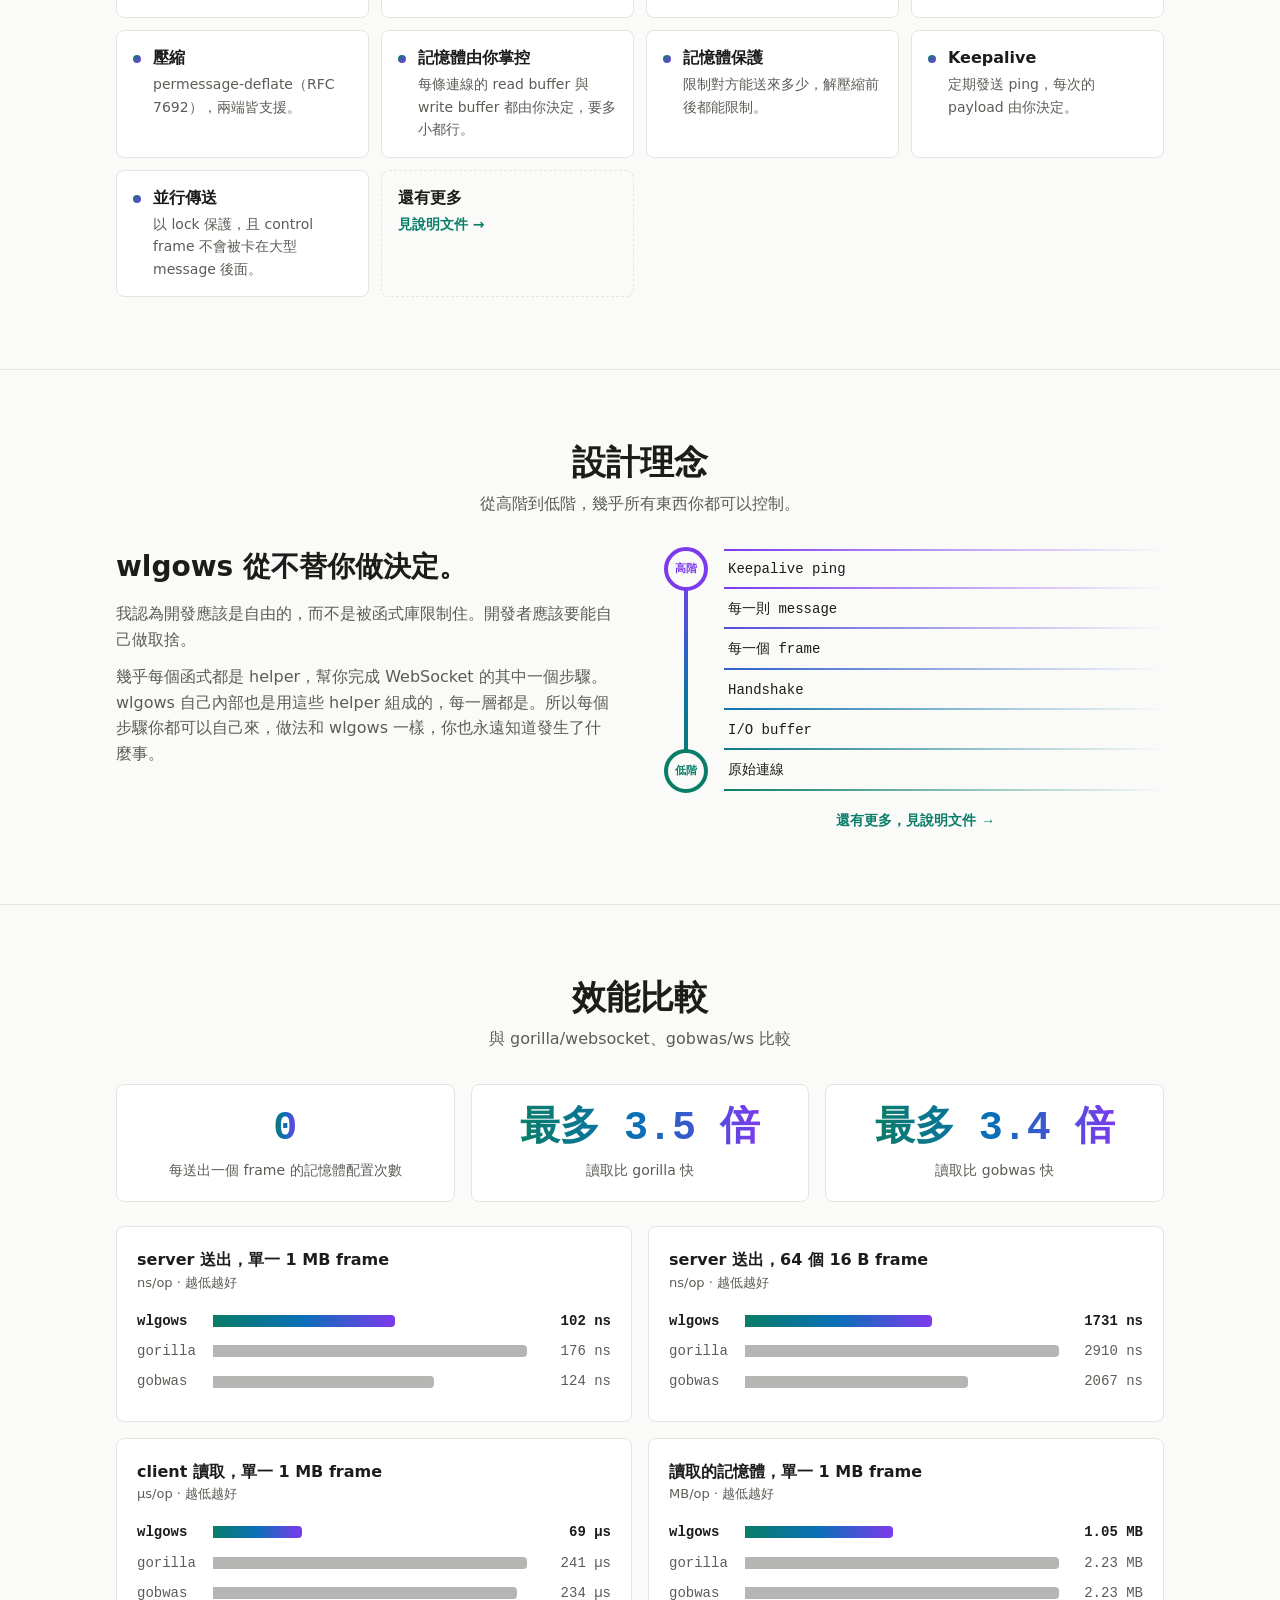
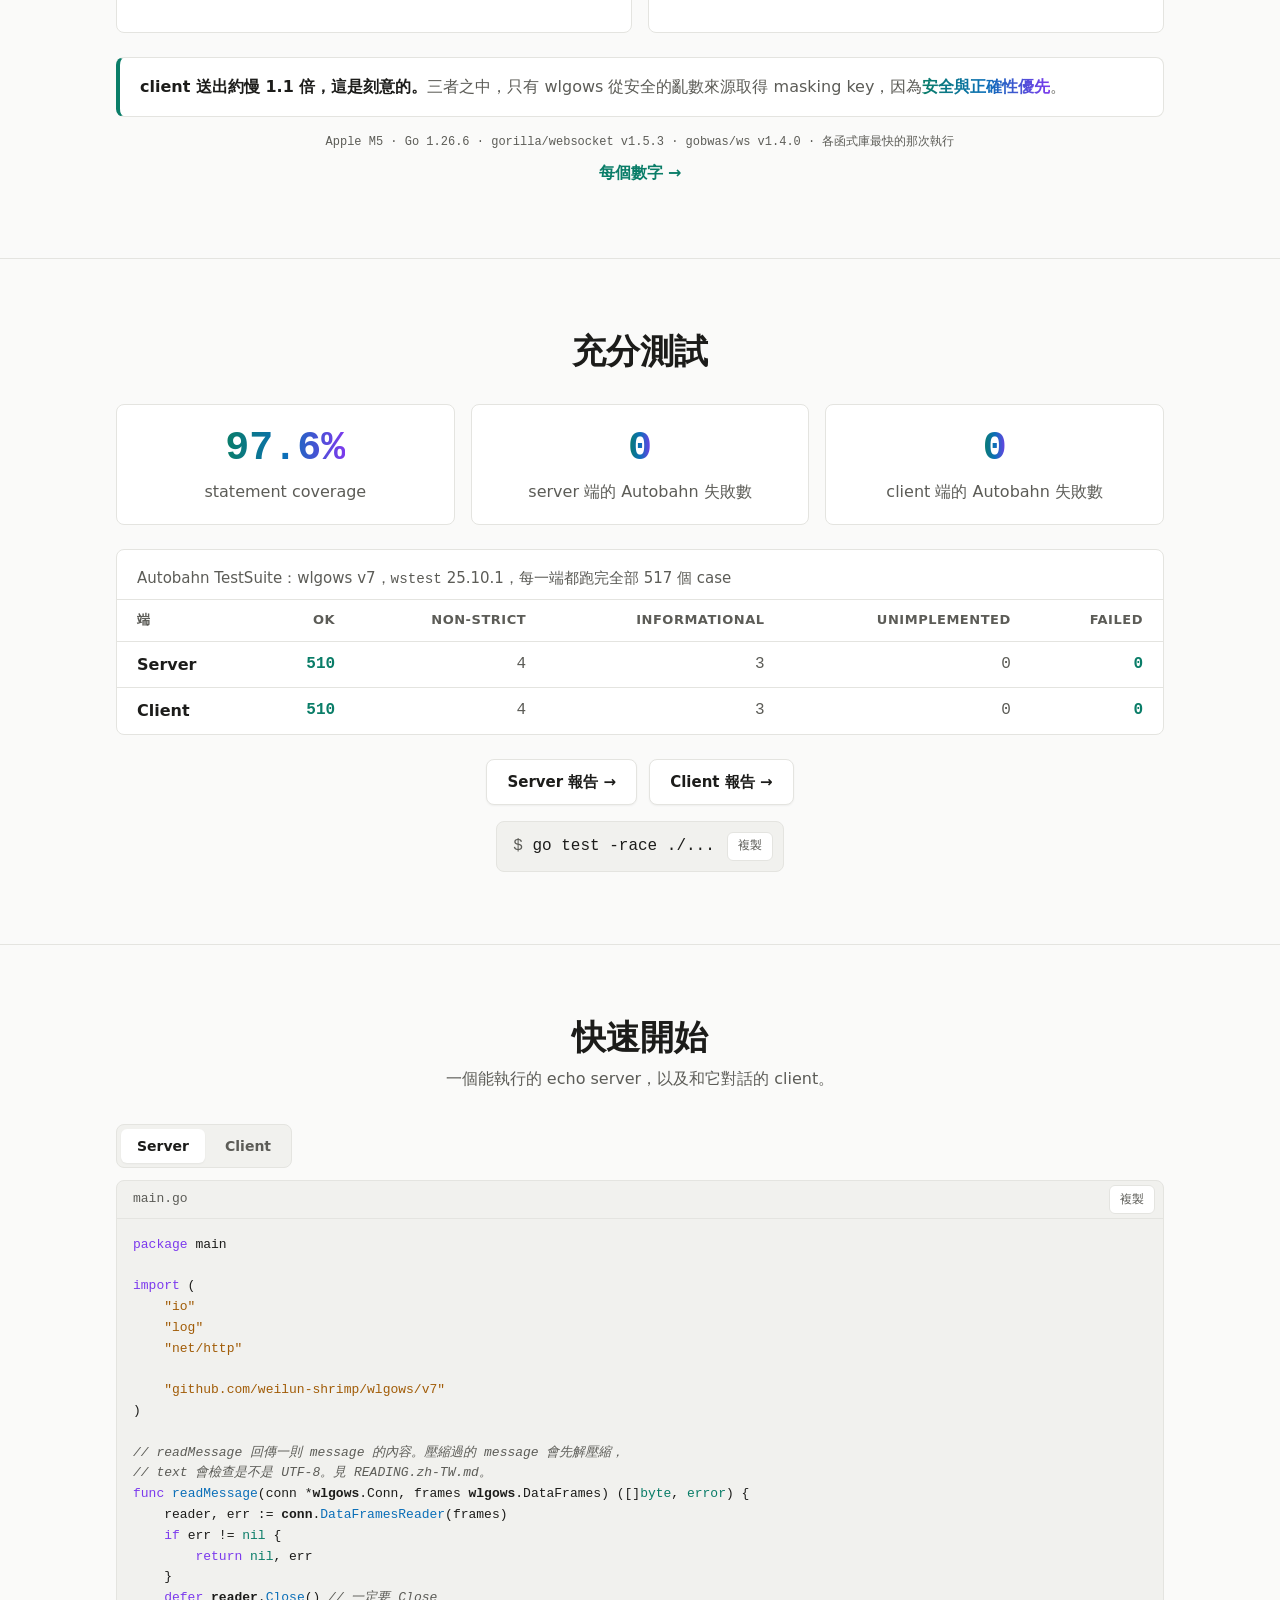
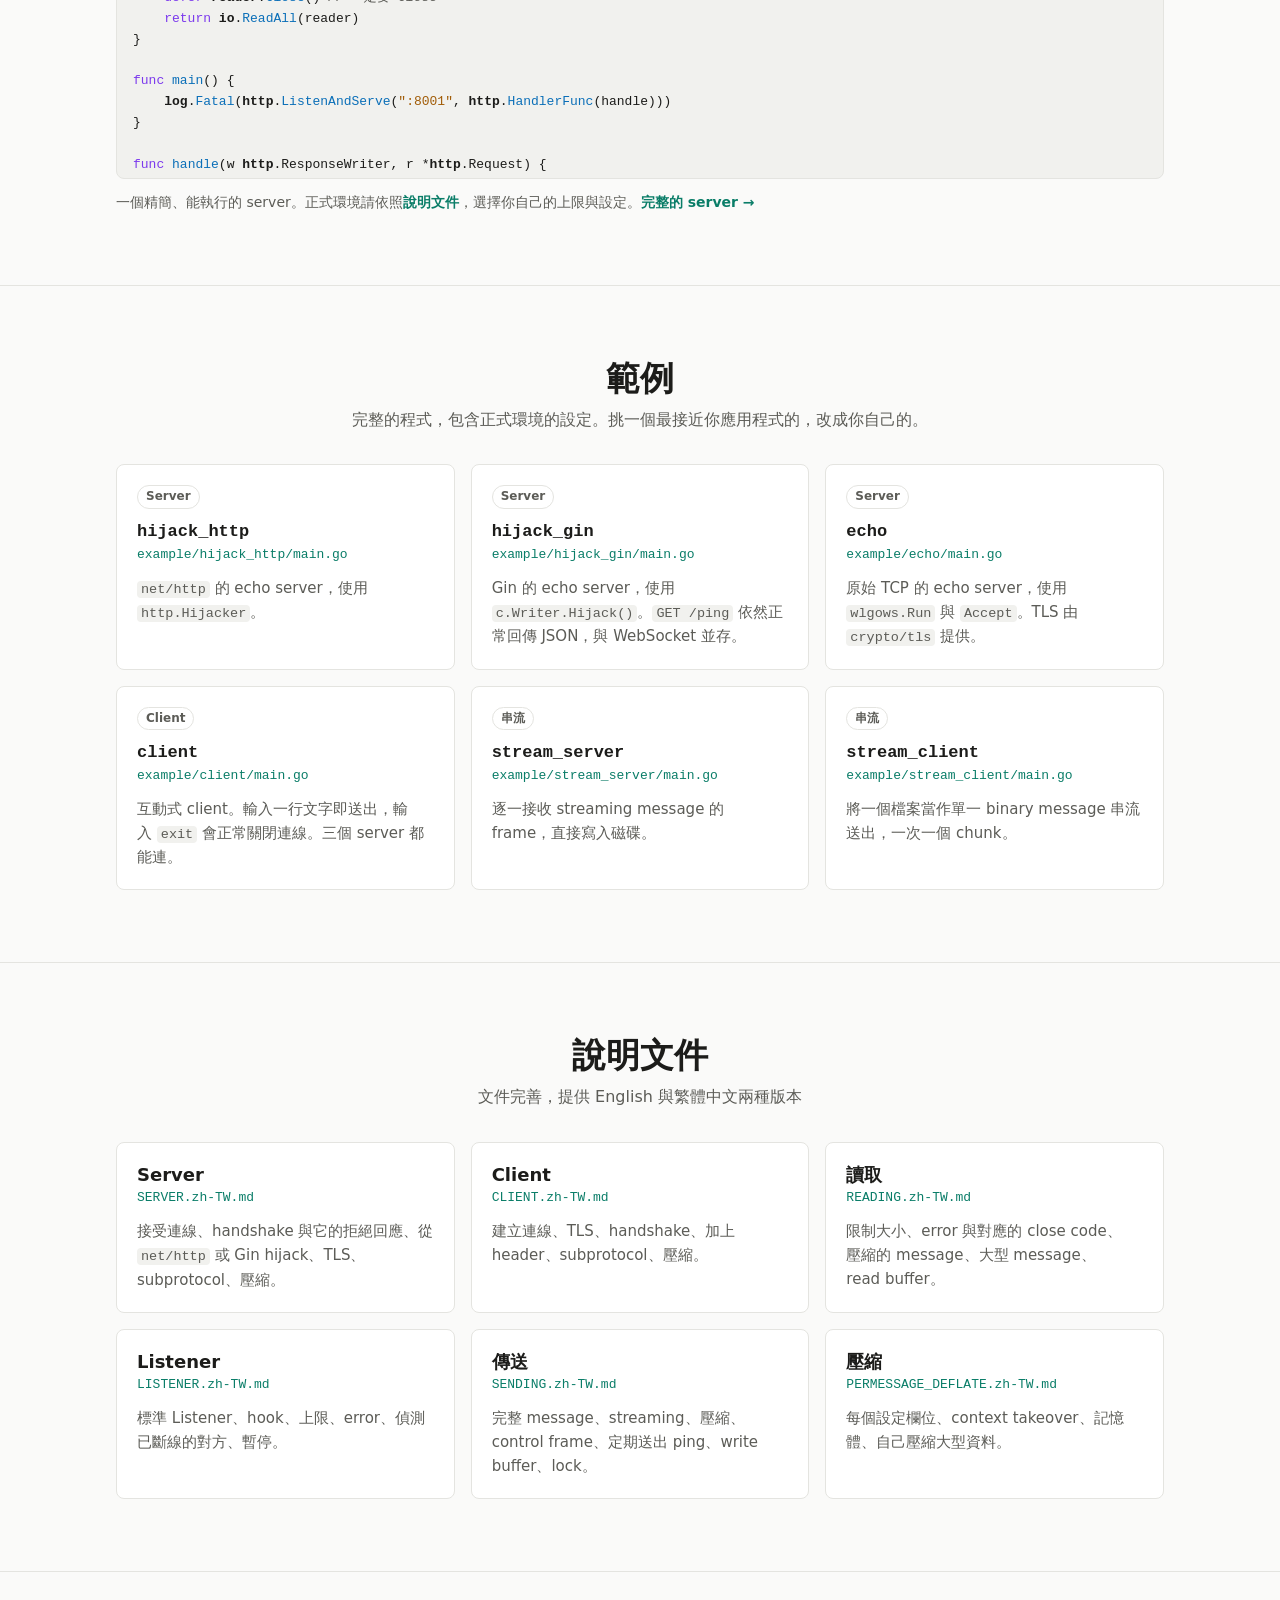
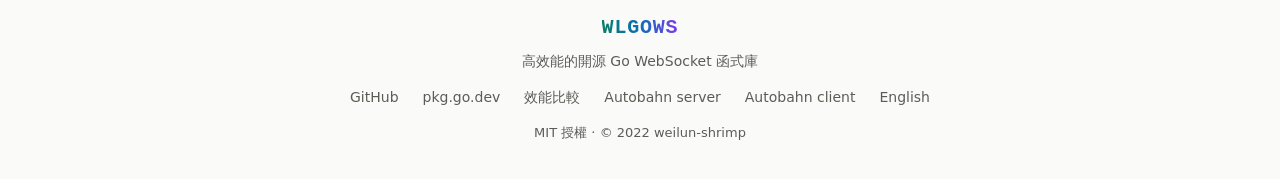
==== commit 6b6f496c: "Add a benchmarks module anyone can run The old harness for gorilla and gobwas was never saved, so no" ====
--- a/.github/pages/zh-TW/index.html
+++ b/.github/pages/zh-TW/index.html
@@ -4,7 +4,7 @@
   <meta charset="utf-8">
   <meta name="viewport" content="width=device-width, initial-scale=1">
   <title>WLGOWS · Go WebSocket 函式庫</title>
-  <meta name="description" content="高效能的開源 Go WebSocket 函式庫。為速度與記憶體效率而打造，且不犧牲正確性。容易上手、功能豐富，經過充分測試，文件完善。">
+  <meta name="description" content="高效能的開源 Go WebSocket 函式庫。為速度與記憶體效率而打造，且不犧牲安全與正確性。容易上手、功能豐富，經過充分測試，文件完善。">
   <link rel="canonical" href="https://weilun-shrimp.github.io/wlgows/zh-TW/">
   <link rel="alternate" hreflang="en" href="https://weilun-shrimp.github.io/wlgows/">
   <link rel="alternate" hreflang="zh-TW" href="https://weilun-shrimp.github.io/wlgows/zh-TW/">
@@ -15,7 +15,7 @@
   <meta property="og:type" content="website">
   <meta property="og:site_name" content="WLGOWS">
   <meta property="og:title" content="WLGOWS · Go WebSocket 函式庫">
-  <meta property="og:description" content="高效能的開源 Go WebSocket 函式庫。為速度與記憶體效率而打造，且不犧牲正確性。容易上手、功能豐富，經過充分測試，文件完善。">
+  <meta property="og:description" content="高效能的開源 Go WebSocket 函式庫。為速度與記憶體效率而打造，且不犧牲安全與正確性。容易上手、功能豐富，經過充分測試，文件完善。">
   <meta property="og:url" content="https://weilun-shrimp.github.io/wlgows/zh-TW/">
   <meta property="og:locale" content="zh_TW">
   <meta property="og:locale:alternate" content="en_US">
@@ -27,7 +27,7 @@
     "@context": "https://schema.org",
     "@type": "SoftwareSourceCode",
     "name": "WLGOWS",
-    "description": "高效能的開源 Go WebSocket 函式庫。為速度與記憶體效率而打造，且不犧牲正確性。容易上手、功能豐富，經過充分測試，文件完善。",
+    "description": "高效能的開源 Go WebSocket 函式庫。為速度與記憶體效率而打造，且不犧牲安全與正確性。容易上手、功能豐富，經過充分測試，文件完善。",
     "url": "https://weilun-shrimp.github.io/wlgows/zh-TW/",
     "codeRepository": "https://github.com/weilun-shrimp/wlgows",
     "programmingLanguage": "Go",
@@ -88,7 +88,7 @@
           <span class="wordmark text-gradient">WLGOWS</span>
           <span class="headline">高效能的開源 Go WebSocket 函式庫</span>
         </h1>
-        <p class="subline">為速度與記憶體效率而打造，且不犧牲正確性。釋放你 WebSocket 應用程式全部潛力。</p>
+        <p class="subline">為速度與記憶體效率而打造，且不犧牲安全與正確性。釋放你 WebSocket 應用程式全部潛力。</p>
 
         <div class="install">
           <code id="install-command">go get github.com/weilun-shrimp/wlgows/v7</code>
@@ -111,14 +111,14 @@
         <div class="card-grid">
           <article class="card">
             <svg class="card-icon" viewBox="0 0 24 24" fill="none" stroke="currentColor" stroke-width="2" stroke-linecap="round" stroke-linejoin="round" aria-hidden="true"><path d="M12 22s8-4 8-10V5l-8-3-8 3v7c0 6 8 10 8 10z"/><path d="m9 12 2 2 4-4"/></svg>
-            <h3>正確性優先</h3>
+            <h3>安全與正確性優先</h3>
             <p>遵循 RFC 6455 與 7692，兩端的 Autobahn 測試都是 0 失敗。不用 <code>unsafe</code>。</p>
             <a class="card-link" href="https://github.com/weilun-shrimp/wlgows/blob/master/example/AUTOBAHN.zh-TW.md#我們的結果">Autobahn 結果 →</a>
           </article>
           <article class="card">
             <svg class="card-icon" viewBox="0 0 24 24" fill="none" stroke="currentColor" stroke-width="2" stroke-linecap="round" stroke-linejoin="round" aria-hidden="true"><path d="M13 2 3 14h9l-1 8 10-12h-9l1-8z"/></svg>
             <h3>高速又省記憶體</h3>
-            <p>在幾乎所有 benchmark 中都比 gorilla/websocket 快。送出時從不配置記憶體。</p>
+            <p>在幾乎所有 benchmark 中都比 gorilla/websocket 快。送出時，每個 frame 都不配置記憶體。</p>
             <a class="card-link" href="https://github.com/weilun-shrimp/wlgows/blob/master/BENCHMARK_COMPARISON.zh-TW.md">效能比較 →</a>
           </article>
           <article class="card">
@@ -233,87 +233,86 @@
         <div class="stat-row">
           <div class="stat">
             <span class="stat-value text-gradient">0</span>
-            <span class="stat-label">每次送出的記憶體配置次數</span>
+            <span class="stat-label">每送出一個 frame 的記憶體配置次數</span>
           </div>
           <div class="stat">
-            <span class="stat-value text-gradient">1.3x–3.2x</span>
-            <span class="stat-label">讀取大 frame，比 gorilla 快</span>
+            <span class="stat-value text-gradient">最多 3.5 倍</span>
+            <span class="stat-label">讀取比 gorilla 快</span>
           </div>
           <div class="stat">
-            <span class="stat-value text-gradient">1.9x–2.8x</span>
-            <span class="stat-label">讀取小 frame，比 gorilla 快</span>
+            <span class="stat-value text-gradient">最多 3.4 倍</span>
+            <span class="stat-label">讀取比 gobwas 快</span>
           </div>
         </div>
         <div class="chart-grid">
           <figure class="bar-chart">
             <figcaption>
-              <span class="bar-chart-title">server 送出，大 frame</span>
+              <span class="bar-chart-title">server 送出，單一 1 MB frame</span>
               <span class="bar-chart-unit">ns/op · 越低越好</span>
             </figcaption>
             <div class="bar-rows">
               <div class="bar-row bar-row-ours">
                 <span class="bar-name">wlgows</span>
-                <span class="bar-track"><span class="bar" style="--value: 58.9%"></span></span>
-                <span class="bar-value">53 ns</span>
+                <span class="bar-track"><span class="bar" style="--value: 58.1%"></span></span>
+                <span class="bar-value">102 ns</span>
               </div>
               <div class="bar-row">
                 <span class="bar-name">gorilla</span>
                 <span class="bar-track"><span class="bar" style="--value: 100.0%"></span></span>
-                <span class="bar-value">90 ns</span>
+                <span class="bar-value">176 ns</span>
               </div>
               <div class="bar-row">
                 <span class="bar-name">gobwas</span>
-                <span class="bar-track"><span class="bar" style="--value: 65.6%"></span></span>
-                <span class="bar-value">59 ns</span>
+                <span class="bar-track"><span class="bar" style="--value: 70.5%"></span></span>
+                <span class="bar-value">124 ns</span>
               </div>
             </div>
           </figure>
           <figure class="bar-chart">
             <figcaption>
-              <span class="bar-chart-title">server 送出，64 個 frame 批次</span>
+              <span class="bar-chart-title">server 送出，64 個 16 B frame</span>
               <span class="bar-chart-unit">ns/op · 越低越好</span>
             </figcaption>
             <div class="bar-rows">
               <div class="bar-row bar-row-ours">
                 <span class="bar-name">wlgows</span>
-                <span class="bar-track"><span class="bar" style="--value: 45.4%"></span></span>
-                <span class="bar-value">672 ns</span>
+                <span class="bar-track"><span class="bar" style="--value: 59.5%"></span></span>
+                <span class="bar-value">1731 ns</span>
               </div>
               <div class="bar-row">
                 <span class="bar-name">gorilla</span>
                 <span class="bar-track"><span class="bar" style="--value: 100.0%"></span></span>
-                <span class="bar-value">1480 ns</span>
+                <span class="bar-value">2910 ns</span>
               </div>
               <div class="bar-row">
                 <span class="bar-name">gobwas</span>
-                <span class="bar-track"><span class="bar" style="--value: 54.8%"></span></span>
-                <span class="bar-value">811 ns</span>
+                <span class="bar-track"><span class="bar" style="--value: 71.0%"></span></span>
+                <span class="bar-value">2067 ns</span>
               </div>
             </div>
           </figure>
           <figure class="bar-chart">
             <figcaption>
-              <span class="bar-chart-title">server 送出，小 frame</span>
-              <span class="bar-chart-unit">ns/op · 越低越好</span>
+              <span class="bar-chart-title">client 讀取，單一 1 MB frame</span>
+              <span class="bar-chart-unit">µs/op · 越低越好</span>
             </figcaption>
             <div class="bar-rows">
               <div class="bar-row bar-row-ours">
                 <span class="bar-name">wlgows</span>
-                <span class="bar-track"><span class="bar" style="--value: 77.4%"></span></span>
-                <span class="bar-value">17.8 ns</span>
+                <span class="bar-track"><span class="bar" style="--value: 28.5%"></span></span>
+                <span class="bar-value">69 µs</span>
               </div>
               <div class="bar-row">
                 <span class="bar-name">gorilla</span>
                 <span class="bar-track"><span class="bar" style="--value: 100.0%"></span></span>
-                <span class="bar-value">23 ns</span>
+                <span class="bar-value">241 µs</span>
               </div>
               <div class="bar-row">
                 <span class="bar-name">gobwas</span>
-                <span class="bar-track"><span class="bar" style="--value: 65.2%"></span></span>
-                <span class="bar-value">15 ns</span>
+                <span class="bar-track"><span class="bar" style="--value: 96.8%"></span></span>
+                <span class="bar-value">234 µs</span>
               </div>
             </div>
-            <p class="bar-chart-note">wlgows：0 次配置。gobwas：每個 frame 1 次。</p>
           </figure>
           <figure class="bar-chart">
             <figcaption>
@@ -333,17 +332,17 @@
               </div>
               <div class="bar-row">
                 <span class="bar-name">gobwas</span>
-                <span class="bar-track"><span class="bar" style="--value: 47.1%"></span></span>
-                <span class="bar-value">1.05 MB</span>
+                <span class="bar-track"><span class="bar" style="--value: 100.0%"></span></span>
+                <span class="bar-value">2.23 MB</span>
               </div>
             </div>
           </figure>
         </div>
         <div class="callout">
-          <p><strong>client 送出比較慢，這是刻意的。</strong>wlgows 使用較強的 masking key，也從不寫入你的 buffer。每個更快的做法都量測過，但都放棄了，因為<span class="callout-highlight text-gradient">正確性與安全性優先</span>。</p>
-        </div>
-        <p class="benchmark-env">Apple M5 · Go 1.26.6 · gorilla/websocket v1.5.3 · gobwas/ws v1.4.0 · 5 次執行取中位數</p>
-        <p class="benchmark-more"><a href="https://github.com/weilun-shrimp/wlgows/blob/master/BENCHMARK_COMPARISON.zh-TW.md">每個數字，以及每一項落後為何保留 →</a></p>
+          <p><strong>client 送出約慢 1.1 倍，這是刻意的。</strong>三者之中，只有 wlgows 從安全的亂數來源取得 masking key，因為<span class="callout-highlight text-gradient">安全與正確性優先</span>。</p>
+        </div>
+        <p class="benchmark-env">Apple M5 · Go 1.26.6 · gorilla/websocket v1.5.3 · gobwas/ws v1.4.0 · 各函式庫最快的那次執行</p>
+        <p class="benchmark-more"><a href="https://github.com/weilun-shrimp/wlgows/blob/master/BENCHMARK_COMPARISON.zh-TW.md">每個數字 →</a></p>
       </div>
     </section>
     <section class="section" id="well-tested">
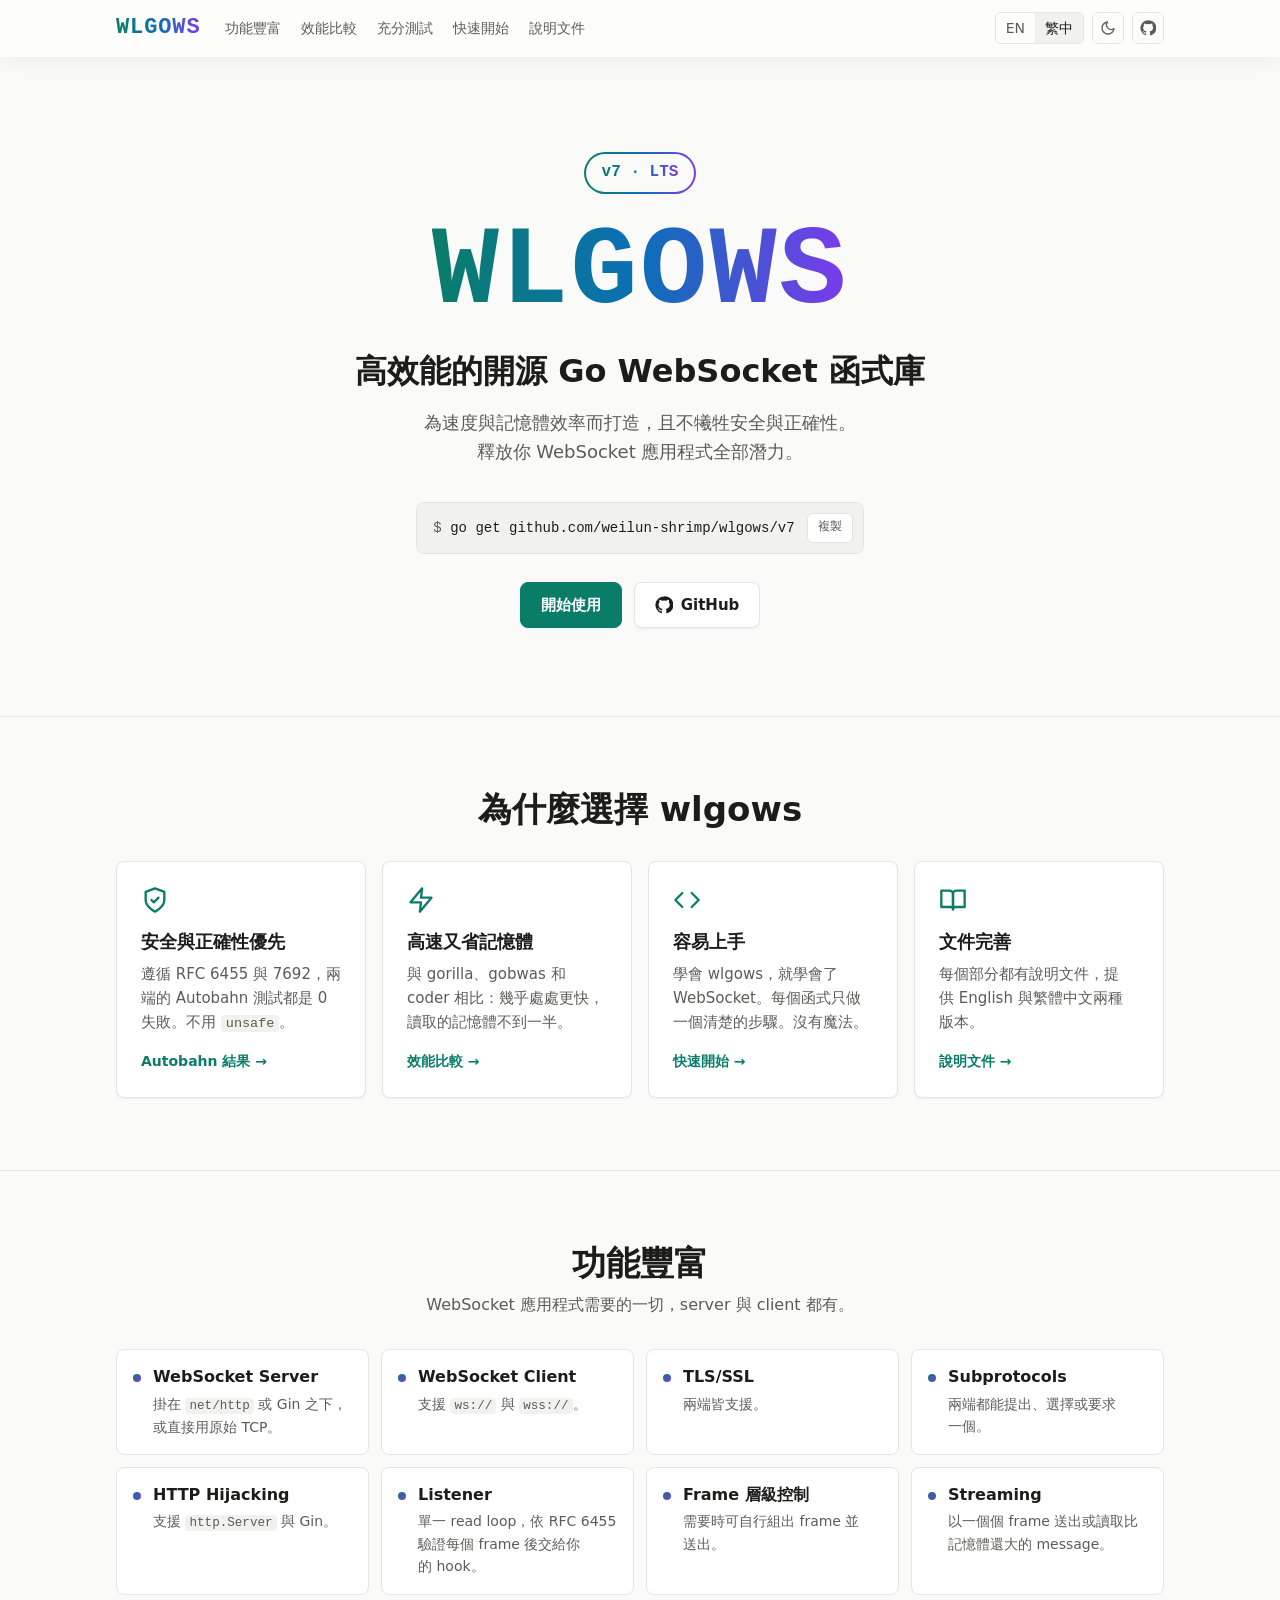
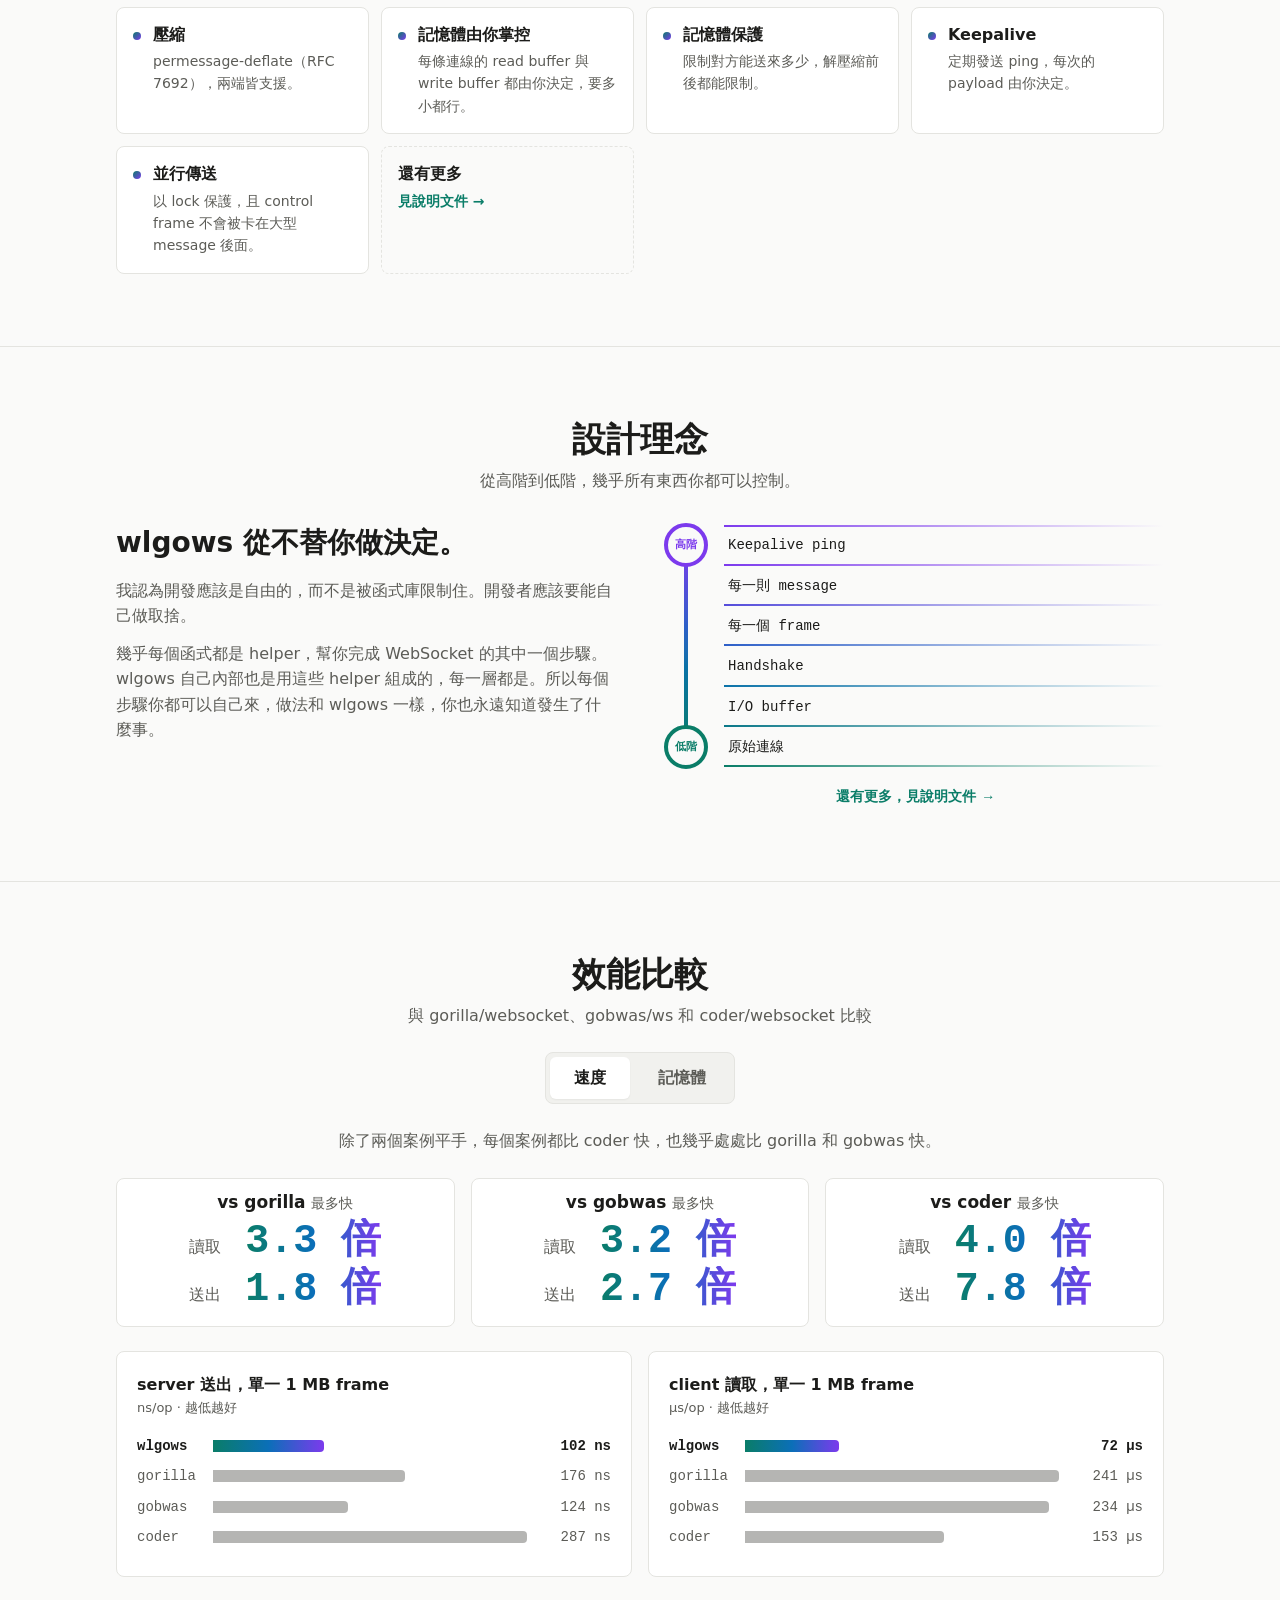
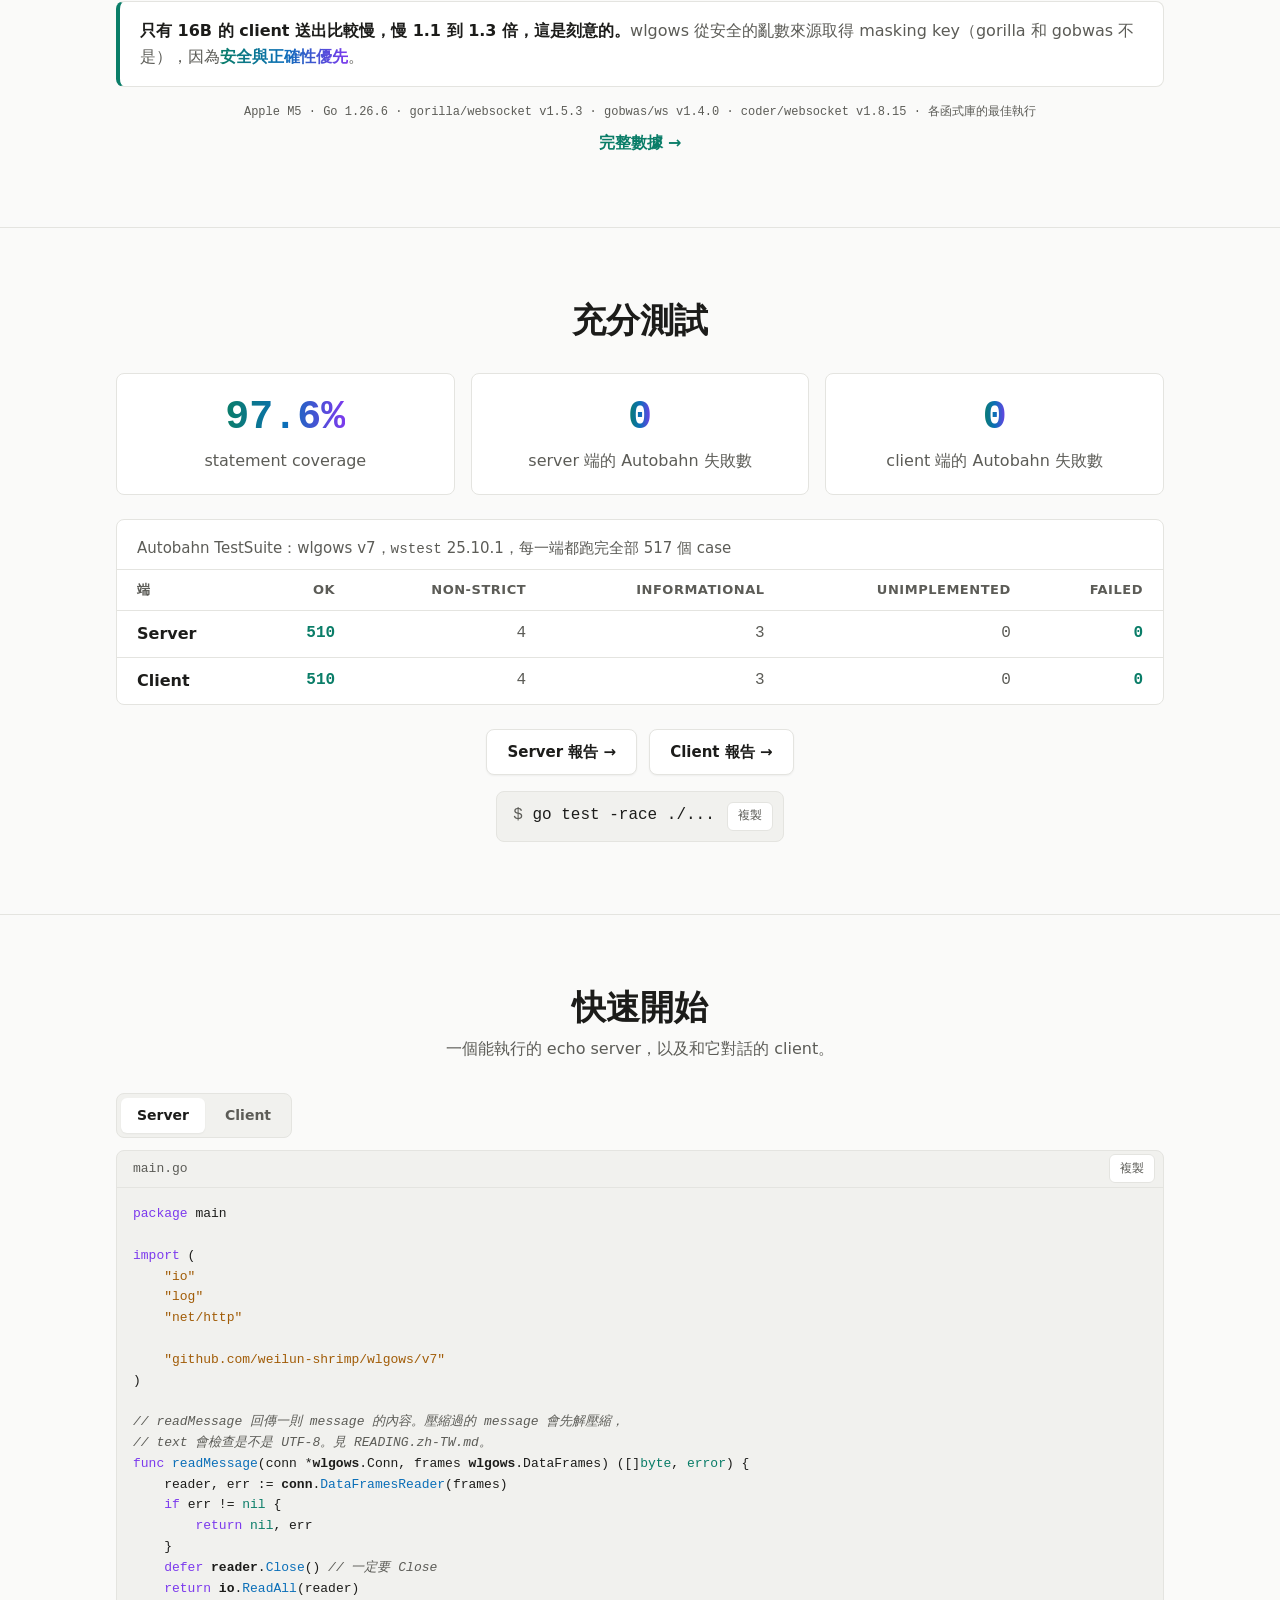
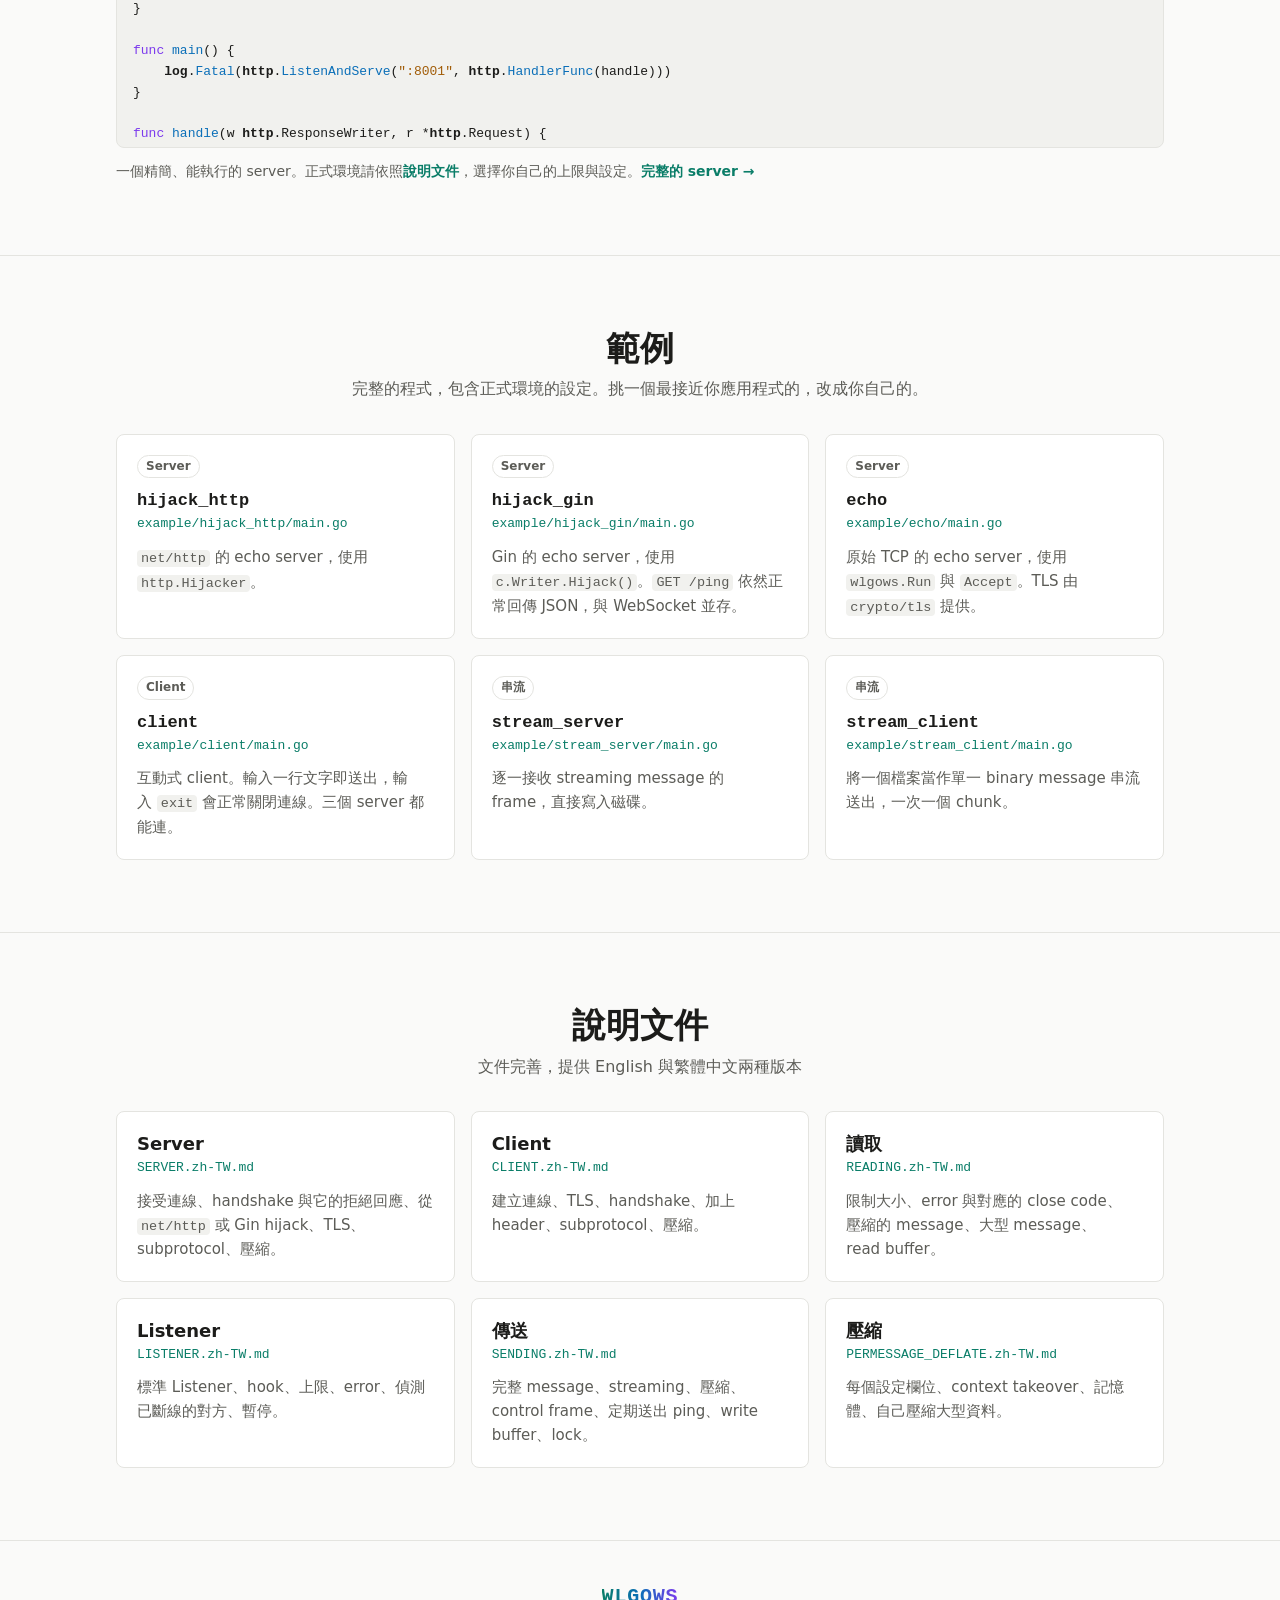
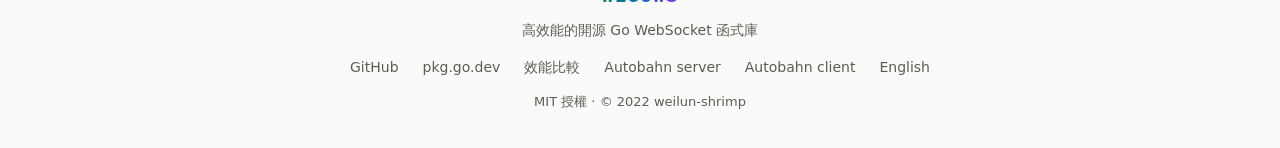
==== commit b889d4aa: "Add coder/websocket to the benchmarks and mask 64 bytes per pass - benchmarks: TestCoder runs every " ====
--- a/.github/pages/zh-TW/index.html
+++ b/.github/pages/zh-TW/index.html
@@ -118,7 +118,7 @@
           <article class="card">
             <svg class="card-icon" viewBox="0 0 24 24" fill="none" stroke="currentColor" stroke-width="2" stroke-linecap="round" stroke-linejoin="round" aria-hidden="true"><path d="M13 2 3 14h9l-1 8 10-12h-9l1-8z"/></svg>
             <h3>高速又省記憶體</h3>
-            <p>在幾乎所有 benchmark 中都比 gorilla/websocket 快。送出時，每個 frame 都不配置記憶體。</p>
+            <p>與 gorilla、gobwas 和 coder 相比：幾乎處處更快，讀取的記憶體不到一半。</p>
             <a class="card-link" href="https://github.com/weilun-shrimp/wlgows/blob/master/BENCHMARK_COMPARISON.zh-TW.md">效能比較 →</a>
           </article>
           <article class="card">
@@ -229,120 +229,193 @@
     <section class="section" id="benchmarks">
       <div class="container">
         <h2 class="section-title">效能比較</h2>
-        <p class="section-subtitle">與 gorilla/websocket、gobwas/ws 比較</p>
-        <div class="stat-row">
-          <div class="stat">
-            <span class="stat-value text-gradient">0</span>
-            <span class="stat-label">每送出一個 frame 的記憶體配置次數</span>
-          </div>
-          <div class="stat">
-            <span class="stat-value text-gradient">最多 3.5 倍</span>
-            <span class="stat-label">讀取比 gorilla 快</span>
-          </div>
-          <div class="stat">
-            <span class="stat-value text-gradient">最多 3.4 倍</span>
-            <span class="stat-label">讀取比 gobwas 快</span>
-          </div>
-        </div>
-        <div class="chart-grid">
-          <figure class="bar-chart">
-            <figcaption>
-              <span class="bar-chart-title">server 送出，單一 1 MB frame</span>
-              <span class="bar-chart-unit">ns/op · 越低越好</span>
-            </figcaption>
-            <div class="bar-rows">
-              <div class="bar-row bar-row-ours">
-                <span class="bar-name">wlgows</span>
-                <span class="bar-track"><span class="bar" style="--value: 58.1%"></span></span>
-                <span class="bar-value">102 ns</span>
+        <p class="section-subtitle">與 gorilla/websocket、gobwas/ws 和 coder/websocket 比較</p>
+
+        <div class="code-tabs benchmark-tabs" data-tabs>
+          <div class="code-tabs-bar">
+            <div class="code-tabs-list" role="tablist" aria-label="效能比較">
+              <button class="code-tab" type="button" role="tab" id="tab-speed" aria-controls="panel-speed" aria-selected="true">速度</button>
+              <button class="code-tab" type="button" role="tab" id="tab-memory" aria-controls="panel-memory" aria-selected="false">記憶體</button>
+            </div>
+          </div>
+          <div class="code-panel" role="tabpanel" id="panel-speed" aria-labelledby="tab-speed">
+            <h3 class="visually-hidden">速度</h3>
+            <p class="benchmark-conclusion">除了兩個案例平手，每個案例都比 coder 快，也幾乎處處比 gorilla 和 gobwas 快。</p>
+            <div class="stat-row">
+              <div class="stat">
+                <h4 class="stat-title">vs gorilla <span class="stat-title-note">最多快</span></h4>
+                <dl class="stat-pairs">
+                  <div class="stat-pair">
+                    <dt>讀取</dt>
+                    <dd class="text-gradient">3.3 倍</dd>
+                  </div>
+                  <div class="stat-pair">
+                    <dt>送出</dt>
+                    <dd class="text-gradient">1.8 倍</dd>
+                  </div>
+                </dl>
               </div>
-              <div class="bar-row">
-                <span class="bar-name">gorilla</span>
-                <span class="bar-track"><span class="bar" style="--value: 100.0%"></span></span>
-                <span class="bar-value">176 ns</span>
+              <div class="stat">
+                <h4 class="stat-title">vs gobwas <span class="stat-title-note">最多快</span></h4>
+                <dl class="stat-pairs">
+                  <div class="stat-pair">
+                    <dt>讀取</dt>
+                    <dd class="text-gradient">3.2 倍</dd>
+                  </div>
+                  <div class="stat-pair">
+                    <dt>送出</dt>
+                    <dd class="text-gradient">2.7 倍</dd>
+                  </div>
+                </dl>
               </div>
-              <div class="bar-row">
-                <span class="bar-name">gobwas</span>
-                <span class="bar-track"><span class="bar" style="--value: 70.5%"></span></span>
-                <span class="bar-value">124 ns</span>
+              <div class="stat">
+                <h4 class="stat-title">vs coder <span class="stat-title-note">最多快</span></h4>
+                <dl class="stat-pairs">
+                  <div class="stat-pair">
+                    <dt>讀取</dt>
+                    <dd class="text-gradient">4.0 倍</dd>
+                  </div>
+                  <div class="stat-pair">
+                    <dt>送出</dt>
+                    <dd class="text-gradient">7.8 倍</dd>
+                  </div>
+                </dl>
               </div>
             </div>
-          </figure>
-          <figure class="bar-chart">
-            <figcaption>
-              <span class="bar-chart-title">server 送出，64 個 16 B frame</span>
-              <span class="bar-chart-unit">ns/op · 越低越好</span>
-            </figcaption>
-            <div class="bar-rows">
-              <div class="bar-row bar-row-ours">
-                <span class="bar-name">wlgows</span>
-                <span class="bar-track"><span class="bar" style="--value: 59.5%"></span></span>
-                <span class="bar-value">1731 ns</span>
+            <div class="chart-grid">
+              <figure class="bar-chart">
+                <figcaption>
+                  <span class="bar-chart-title">server 送出，單一 1 MB frame</span>
+                  <span class="bar-chart-unit">ns/op · 越低越好</span>
+                </figcaption>
+                <div class="bar-rows">
+                  <div class="bar-row bar-row-ours">
+                    <span class="bar-name">wlgows</span>
+                    <span class="bar-track"><span class="bar" style="--value: 35.5%"></span></span>
+                    <span class="bar-value">102 ns</span>
+                  </div>
+                  <div class="bar-row">
+                    <span class="bar-name">gorilla</span>
+                    <span class="bar-track"><span class="bar" style="--value: 61.2%"></span></span>
+                    <span class="bar-value">176 ns</span>
+                  </div>
+                  <div class="bar-row">
+                    <span class="bar-name">gobwas</span>
+                    <span class="bar-track"><span class="bar" style="--value: 43.1%"></span></span>
+                    <span class="bar-value">124 ns</span>
+                  </div>
+                  <div class="bar-row">
+                    <span class="bar-name">coder</span>
+                    <span class="bar-track"><span class="bar" style="--value: 100.0%"></span></span>
+                    <span class="bar-value">287 ns</span>
+                  </div>
+                </div>
+              </figure>
+              <figure class="bar-chart">
+                <figcaption>
+                  <span class="bar-chart-title">client 讀取，單一 1 MB frame</span>
+                  <span class="bar-chart-unit">µs/op · 越低越好</span>
+                </figcaption>
+                <div class="bar-rows">
+                  <div class="bar-row bar-row-ours">
+                    <span class="bar-name">wlgows</span>
+                    <span class="bar-track"><span class="bar" style="--value: 29.9%"></span></span>
+                    <span class="bar-value">72 µs</span>
+                  </div>
+                  <div class="bar-row">
+                    <span class="bar-name">gorilla</span>
+                    <span class="bar-track"><span class="bar" style="--value: 100.0%"></span></span>
+                    <span class="bar-value">241 µs</span>
+                  </div>
+                  <div class="bar-row">
+                    <span class="bar-name">gobwas</span>
+                    <span class="bar-track"><span class="bar" style="--value: 96.8%"></span></span>
+                    <span class="bar-value">234 µs</span>
+                  </div>
+                  <div class="bar-row">
+                    <span class="bar-name">coder</span>
+                    <span class="bar-track"><span class="bar" style="--value: 63.4%"></span></span>
+                    <span class="bar-value">153 µs</span>
+                  </div>
+                </div>
+              </figure>
+            </div>
+            <div class="callout">
+              <p><strong>只有 16B 的 client 送出比較慢，慢 1.1 到 1.3 倍，這是刻意的。</strong>wlgows 從安全的亂數來源取得 masking key（gorilla 和 gobwas 不是），因為<span class="callout-highlight text-gradient">安全與正確性優先</span>。</p>
+            </div>
+          </div>
+          <div class="code-panel" role="tabpanel" id="panel-memory" aria-labelledby="tab-memory">
+            <h3 class="visually-hidden">記憶體</h3>
+            <p class="benchmark-conclusion">每次讀取的記憶體都不到一半，大多數送出也不配置記憶體。</p>
+            <div class="stat-row">
+              <div class="stat">
+                <span class="stat-value text-gradient">不到一半</span>
+                <span class="stat-label">每次讀取的記憶體，與另外三者任一個相比</span>
               </div>
-              <div class="bar-row">
-                <span class="bar-name">gorilla</span>
-                <span class="bar-track"><span class="bar" style="--value: 100.0%"></span></span>
-                <span class="bar-value">2910 ns</span>
-              </div>
-              <div class="bar-row">
-                <span class="bar-name">gobwas</span>
-                <span class="bar-track"><span class="bar" style="--value: 71.0%"></span></span>
-                <span class="bar-value">2067 ns</span>
-              </div>
-            </div>
-          </figure>
-          <figure class="bar-chart">
-            <figcaption>
-              <span class="bar-chart-title">client 讀取，單一 1 MB frame</span>
-              <span class="bar-chart-unit">µs/op · 越低越好</span>
-            </figcaption>
-            <div class="bar-rows">
-              <div class="bar-row bar-row-ours">
-                <span class="bar-name">wlgows</span>
-                <span class="bar-track"><span class="bar" style="--value: 28.5%"></span></span>
-                <span class="bar-value">69 µs</span>
-              </div>
-              <div class="bar-row">
-                <span class="bar-name">gorilla</span>
-                <span class="bar-track"><span class="bar" style="--value: 100.0%"></span></span>
-                <span class="bar-value">241 µs</span>
-              </div>
-              <div class="bar-row">
-                <span class="bar-name">gobwas</span>
-                <span class="bar-track"><span class="bar" style="--value: 96.8%"></span></span>
-                <span class="bar-value">234 µs</span>
-              </div>
-            </div>
-          </figure>
-          <figure class="bar-chart">
-            <figcaption>
-              <span class="bar-chart-title">讀取的記憶體，單一 1 MB frame</span>
-              <span class="bar-chart-unit">MB/op · 越低越好</span>
-            </figcaption>
-            <div class="bar-rows">
-              <div class="bar-row bar-row-ours">
-                <span class="bar-name">wlgows</span>
-                <span class="bar-track"><span class="bar" style="--value: 47.1%"></span></span>
-                <span class="bar-value">1.05 MB</span>
-              </div>
-              <div class="bar-row">
-                <span class="bar-name">gorilla</span>
-                <span class="bar-track"><span class="bar" style="--value: 100.0%"></span></span>
-                <span class="bar-value">2.23 MB</span>
-              </div>
-              <div class="bar-row">
-                <span class="bar-name">gobwas</span>
-                <span class="bar-track"><span class="bar" style="--value: 100.0%"></span></span>
-                <span class="bar-value">2.23 MB</span>
-              </div>
-            </div>
-          </figure>
-        </div>
-        <div class="callout">
-          <p><strong>client 送出約慢 1.1 倍，這是刻意的。</strong>三者之中，只有 wlgows 從安全的亂數來源取得 masking key，因為<span class="callout-highlight text-gradient">安全與正確性優先</span>。</p>
-        </div>
-        <p class="benchmark-env">Apple M5 · Go 1.26.6 · gorilla/websocket v1.5.3 · gobwas/ws v1.4.0 · 各函式庫最快的那次執行</p>
-        <p class="benchmark-more"><a href="https://github.com/weilun-shrimp/wlgows/blob/master/BENCHMARK_COMPARISON.zh-TW.md">每個數字 →</a></p>
+            </div>
+            <div class="chart-grid">
+              <figure class="bar-chart">
+                <figcaption>
+                  <span class="bar-chart-title">讀取的記憶體，單一 1 MB frame</span>
+                  <span class="bar-chart-unit">MB/op · 越低越好</span>
+                </figcaption>
+                <div class="bar-rows">
+                  <div class="bar-row bar-row-ours">
+                    <span class="bar-name">wlgows</span>
+                    <span class="bar-track"><span class="bar" style="--value: 47.1%"></span></span>
+                    <span class="bar-value">1.05 MB</span>
+                  </div>
+                  <div class="bar-row">
+                    <span class="bar-name">gorilla</span>
+                    <span class="bar-track"><span class="bar" style="--value: 100.0%"></span></span>
+                    <span class="bar-value">2.23 MB</span>
+                  </div>
+                  <div class="bar-row">
+                    <span class="bar-name">gobwas</span>
+                    <span class="bar-track"><span class="bar" style="--value: 100.0%"></span></span>
+                    <span class="bar-value">2.23 MB</span>
+                  </div>
+                  <div class="bar-row">
+                    <span class="bar-name">coder</span>
+                    <span class="bar-track"><span class="bar" style="--value: 100.0%"></span></span>
+                    <span class="bar-value">2.23 MB</span>
+                  </div>
+                </div>
+              </figure>
+              <figure class="bar-chart">
+                <figcaption>
+                  <span class="bar-chart-title">server 送出的記憶體配置次數，8 個 16 KB frame</span>
+                  <span class="bar-chart-unit">配置次數/op · 越低越好</span>
+                </figcaption>
+                <div class="bar-rows">
+                  <div class="bar-row bar-row-ours">
+                    <span class="bar-name">wlgows</span>
+                    <span class="bar-track"><span class="bar" style="--value: 0.0%"></span></span>
+                    <span class="bar-value">0</span>
+                  </div>
+                  <div class="bar-row">
+                    <span class="bar-name">gorilla</span>
+                    <span class="bar-track"><span class="bar" style="--value: 100.0%"></span></span>
+                    <span class="bar-value">16</span>
+                  </div>
+                  <div class="bar-row">
+                    <span class="bar-name">gobwas</span>
+                    <span class="bar-track"><span class="bar" style="--value: 50.0%"></span></span>
+                    <span class="bar-value">8</span>
+                  </div>
+                  <div class="bar-row">
+                    <span class="bar-name">coder</span>
+                    <span class="bar-track"><span class="bar" style="--value: 0.0%"></span></span>
+                    <span class="bar-value">0</span>
+                  </div>
+                </div>
+              </figure>
+            </div>
+          </div>
+        </div>
+
+        <p class="benchmark-env">Apple M5 · Go 1.26.6 · gorilla/websocket v1.5.3 · gobwas/ws v1.4.0 · coder/websocket v1.8.15 · 各函式庫的最佳執行</p>
+        <p class="benchmark-more"><a href="https://github.com/weilun-shrimp/wlgows/blob/master/BENCHMARK_COMPARISON.zh-TW.md">完整數據 →</a></p>
       </div>
     </section>
     <section class="section" id="well-tested">
